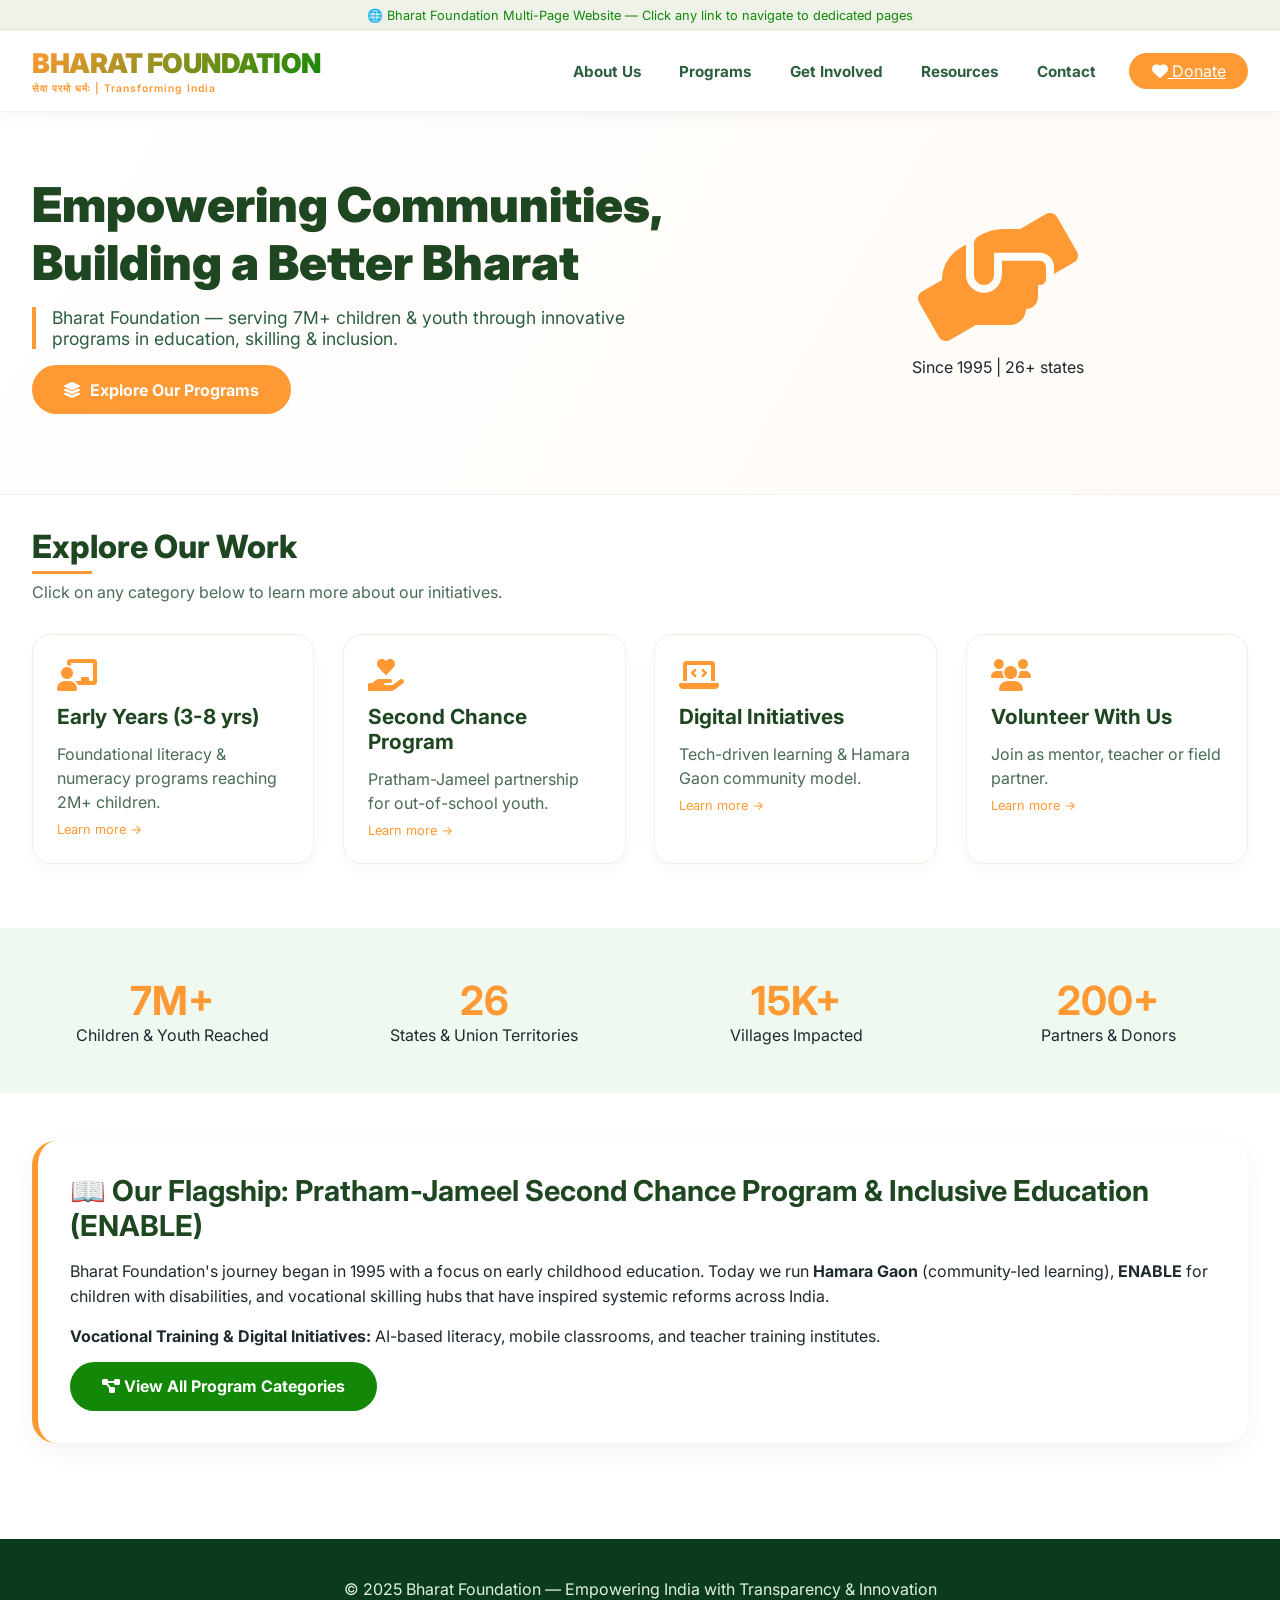
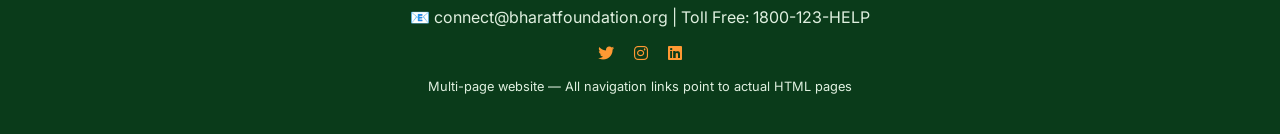
==== index.html @ 831fd3ba "Create index.html" ====
<!DOCTYPE html>
<html lang="en">
<head>
  <meta charset="UTF-8">
  <meta name="viewport" content="width=device-width, initial-scale=1.0, user-scalable=yes, viewport-fit=cover">
  <title>Bharat Foundation | Empowering India - Programs & Categories</title>
  <!-- Google Fonts + Font Awesome -->
  <link href="https://fonts.googleapis.com/css2?family=Inter:opsz,wght@14..32,300;14..32,400;14..32,500;14..32,600;14..32,700;14..32,800;14..32,900&display=swap" rel="stylesheet">
  <link rel="stylesheet" href="https://cdnjs.cloudflare.com/ajax/libs/font-awesome/6.0.0-beta3/css/all.min.css">
  <style>
    * {
      margin: 0;
      padding: 0;
      box-sizing: border-box;
    }

    body {
      font-family: 'Inter', sans-serif;
      background: #ffffff;
      color: #1e2a2f;
      scroll-behavior: smooth;
      overflow-x: hidden;
    }

    .container {
      max-width: 1280px;
      margin: 0 auto;
      padding: 0 2rem;
    }

    /* Header & Navigation - Mega Menu Style */
    header {
      background: #ffffff;
      position: sticky;
      top: 0;
      z-index: 1000;
      box-shadow: 0 2px 15px rgba(0, 0, 0, 0.05);
      border-bottom: 1px solid #eef2f0;
    }
    .navbar {
      display: flex;
      justify-content: space-between;
      align-items: center;
      padding: 1rem 0;
      flex-wrap: wrap;
    }
    .logo h1 {
      font-size: 1.7rem;
      font-weight: 900;
      background: linear-gradient(135deg, #FF9933, #138808);
      -webkit-background-clip: text;
      background-clip: text;
      color: transparent;
      letter-spacing: -0.5px;
    }
    .logo p {
      font-size: 0.65rem;
      font-weight: 600;
      color: #FF9933;
      letter-spacing: 1px;
      margin-top: 2px;
    }
    /* Main Navigation with Dropdown */
    .nav-links {
      display: flex;
      gap: 0.8rem;
      list-style: none;
      align-items: center;
    }
    .nav-item {
      position: relative;
    }
    .nav-item > a {
      text-decoration: none;
      font-weight: 700;
      color: #2c5e3f;
      transition: 0.2s;
      font-size: 0.95rem;
      padding: 0.5rem 0.8rem;
      display: inline-block;
      border-radius: 8px;
    }
    .nav-item > a:hover {
      color: #FF9933;
      background: #fff5eb;
    }
    /* Dropdown Mega Menu Styles */
    .dropdown-menu {
      position: absolute;
      top: 45px;
      left: 0;
      background: white;
      min-width: 260px;
      border-radius: 16px;
      box-shadow: 0 20px 35px rgba(0, 0, 0, 0.1);
      opacity: 0;
      visibility: hidden;
      transition: all 0.25s ease;
      z-index: 100;
      border: 1px solid #f0e6dc;
      padding: 0.8rem 0;
    }
    .nav-item:hover .dropdown-menu {
      opacity: 1;
      visibility: visible;
      transform: translateY(0);
    }
    .dropdown-menu a {
      display: block;
      padding: 0.7rem 1.5rem;
      text-decoration: none;
      color: #2c5e3f;
      font-weight: 500;
      font-size: 0.9rem;
      transition: 0.2s;
      border-left: 3px solid transparent;
    }
    .dropdown-menu a:hover {
      background: #fff8f0;
      color: #FF9933;
      border-left-color: #FF9933;
      padding-left: 1.8rem;
    }
    /* Mega menu for Programs (wide) - Responsive */
    .mega-menu {
      position: absolute;
      top: 45px;
      left: -80px;
      width: 680px;
      max-width: 90vw;
      background: white;
      border-radius: 20px;
      box-shadow: 0 25px 40px rgba(0, 0, 0, 0.12);
      opacity: 0;
      visibility: hidden;
      transition: 0.25s;
      padding: 1.5rem;
      display: grid;
      grid-template-columns: repeat(2, 1fr);
      gap: 1rem;
      border: 1px solid #f0e6dc;
      z-index: 1000;
    }
    .nav-item.mega:hover .mega-menu {
      opacity: 1;
      visibility: visible;
    }
    .mega-col h4 {
      font-size: 0.85rem;
      text-transform: uppercase;
      letter-spacing: 1px;
      color: #FF9933;
      margin-bottom: 0.8rem;
      border-bottom: 1px solid #ffe0b5;
      display: inline-block;
    }
    .mega-col a {
      display: block;
      padding: 0.5rem 0;
      font-size: 0.9rem;
      color: #2c5e3f;
      text-decoration: none;
      font-weight: 500;
      transition: 0.2s;
    }
    .mega-col a:hover {
      color: #FF9933;
      transform: translateX(4px);
    }
    .donate-btn-nav {
      background: #FF9933;
      color: white !important;
      padding: 0.5rem 1.4rem;
      border-radius: 40px;
      margin-left: 0.5rem;
    }
    .mobile-menu-btn {
      display: none;
      font-size: 1.8rem;
      cursor: pointer;
      color: #FF9933;
    }

    /* Hero Section - Responsive */
    .hero {
      background: linear-gradient(120deg, #ffffff 0%, #fffaf5 100%);
      padding: 4rem 0 5rem;
      border-bottom: 1px solid #f0f4f0;
    }
    .hero-grid {
      display: flex;
      align-items: center;
      gap: 3rem;
      flex-wrap: wrap;
    }
    .hero-text {
      flex: 1.2;
    }
    .hero-text h2 {
      font-size: clamp(1.8rem, 5vw, 3rem);
      font-weight: 900;
      color: #1e4620;
      line-height: 1.2;
    }
    .hero-text .tagline {
      font-size: clamp(0.95rem, 3vw, 1.1rem);
      color: #2c5e3f;
      margin: 1rem 0;
      border-left: 4px solid #FF9933;
      padding-left: 1rem;
    }
    .btn-primary {
      background: #FF9933;
      border: none;
      padding: 0.9rem 2rem;
      border-radius: 50px;
      font-weight: 700;
      color: white;
      cursor: pointer;
      display: inline-flex;
      align-items: center;
      gap: 10px;
      text-decoration: none;
      font-size: clamp(0.85rem, 3vw, 1rem);
    }
    .hero-image {
      flex: 0.9;
      text-align: center;
    }
    .hero-image i {
      font-size: clamp(5rem, 10vw, 8rem);
      color: #FF9933;
    }
    /* Categories showcase on homepage */
    .section-title {
      font-size: clamp(1.5rem, 4vw, 2rem);
      font-weight: 800;
      color: #1e4620;
      margin-bottom: 1rem;
      position: relative;
      display: inline-block;
    }
    .section-title:after {
      content: '';
      width: 60px;
      height: 3px;
      background: #FF9933;
      position: absolute;
      bottom: -8px;
      left: 0;
    }
    .category-grid-demo {
      display: grid;
      grid-template-columns: repeat(auto-fit, minmax(280px, 1fr));
      gap: 1.8rem;
      margin-top: 2rem;
    }
    .demo-cat-card {
      background: white;
      padding: 1.5rem;
      border-radius: 1.2rem;
      box-shadow: 0 6px 14px rgba(0,0,0,0.03);
      border: 1px solid #eef2e0;
      transition: all 0.3s ease;
      cursor: pointer;
      text-decoration: none;
      display: block;
      color: inherit;
    }
    .demo-cat-card:hover {
      transform: translateY(-5px);
      box-shadow: 0 15px 30px rgba(0,0,0,0.08);
      border-color: #FF9933;
    }
    .demo-cat-card i {
      font-size: 2rem;
      color: #FF9933;
    }
    .demo-cat-card h3 {
      margin: 0.8rem 0;
      color: #1e4620;
      font-size: clamp(1.1rem, 3vw, 1.3rem);
    }
    .demo-cat-card p {
      color: #4a6b55;
      line-height: 1.5;
    }
    footer {
      background: #0a3b1a;
      color: #e0f0e0;
      padding: 2.5rem 0;
      text-align: center;
      margin-top: 3rem;
    }
    /* Responsive Breakpoints */
    @media (max-width: 1024px) {
      .container {
        padding: 0 1.5rem;
      }
      .nav-links {
        gap: 0.4rem;
      }
      .nav-item > a {
        padding: 0.4rem 0.6rem;
        font-size: 0.85rem;
      }
      .mega-menu {
        left: -120px;
        width: 600px;
      }
    }
    @media (max-width: 900px) {
      .nav-links { 
        display: none; 
      }
      .mobile-menu-btn { 
        display: block; 
      }
      .mega-menu { 
        width: 90vw; 
        left: -120px;
        grid-template-columns: 1fr;
      }
      .hero-grid {
        flex-direction: column;
        text-align: center;
      }
      .hero-text .tagline {
        border-left: none;
        border-top: 3px solid #FF9933;
        padding-top: 0.8rem;
        display: inline-block;
      }
      .hero-buttons {
        justify-content: center;
      }
    }
    @media (max-width: 640px) {
      .container {
        padding: 0 1rem;
      }
      .hero {
        padding: 2.5rem 0 3rem;
      }
      .category-grid-demo {
        grid-template-columns: 1fr;
        gap: 1rem;
      }
      .stats-grid {
        flex-direction: column;
        gap: 1rem;
      }
      .impact-stats {
        flex-direction: column;
      }
    }
    /* mobile drawer - responsive */
    .mobile-drawer {
      position: fixed;
      top: 0;
      left: -100%;
      width: 85%;
      max-width: 320px;
      height: 100%;
      background: white;
      z-index: 2000;
      box-shadow: 2px 0 20px rgba(0,0,0,0.1);
      transition: left 0.3s ease;
      padding: 2rem 1.5rem;
      overflow-y: auto;
    }
    .mobile-drawer .close-drawer {
      text-align: right;
      font-size: 1.8rem;
      cursor: pointer;
      color: #FF9933;
    }
    .mobile-drawer .mobile-nav-item {
      margin: 1.2rem 0;
      border-bottom: 1px solid #eee;
    }
    .mobile-drawer .mobile-sub {
      padding-left: 1rem;
      margin-top: 0.5rem;
      display: flex;
      flex-direction: column;
      gap: 0.6rem;
    }
    .mobile-drawer a {
      text-decoration: none;
      color: #2c5e3f;
      font-weight: 500;
      display: block;
      padding: 0.3rem 0;
    }
    .overlay {
      position: fixed;
      top: 0;
      left: 0;
      width: 100%;
      height: 100%;
      background: rgba(0,0,0,0.4);
      z-index: 1999;
      display: none;
    }
    /* Stats section responsive */
    .stats-flex {
      display: flex;
      flex-wrap: wrap;
      gap: 2rem;
      justify-content: space-between;
      text-align: center;
    }
    .stats-flex > div {
      flex: 1;
      min-width: 120px;
    }
    @media (max-width: 640px) {
      .stats-flex {
        flex-direction: column;
        gap: 1.5rem;
      }
    }
    .impact-stats {
      display: flex;
      flex-wrap: wrap;
      gap: 1.5rem;
      justify-content: center;
    }
    .impact-item {
      flex: 1;
      min-width: 140px;
      background: rgba(255,255,255,0.9);
      padding: 1rem;
      border-radius: 1rem;
    }
    .btn-primary, .btn-outline {
      cursor: pointer;
    }
    .nav-info {
      background: #eef2e8;
      padding: 0.5rem;
      text-align: center;
      font-size: 0.8rem;
      color: #138808;
    }
  </style>
</head>
<body>

<div class="nav-info">
  🌐 Bharat Foundation Multi-Page Website — Click any link to navigate to dedicated pages
</div>

<header>
  <div class="container">
    <div class="navbar">
      <div class="logo">
        <h1>BHARAT FOUNDATION</h1>
        <p>सेवा परमो धर्मः | Transforming India</p>
      </div>
      <ul class="nav-links">
        <!-- ABOUT US with dropdown - ALL LINKS NAVIGATE TO ACTUAL PAGES -->
        <li class="nav-item">
          <a href="about.html">About Us</a>
          <div class="dropdown-menu">
            <a href="story.html">Our Story & History</a>
            <a href="vision.html">Mission & Vision</a>
            <a href="leadership.html">Leadership Team</a>
            <a href="financials.html">Financial Transparency</a>
            <a href="reports.html">Annual Reports</a>
            <a href="award.html">Awards & Recognition</a>
          </div>
        </li>
        <!-- PROGRAMS - MEGA MENU with actual page navigation -->
        <li class="nav-item mega">
          <a href="programs.html">Programs</a>
          <div class="mega-menu">
            <div class="mega-col">
              <h4>📚 Education Vertical</h4>
              <a href="early-years.html">Early Years (3-8 yrs)</a>
              <a href="elementary-years.html">Elementary Years (8-14 yrs)</a>
              <a href="hamara-gaon.html">Hamara Gaon (Community Learning)</a>
              <a href="inclusive-education.html">Inclusive Education (ENABLE)</a>
            </div>
            <div class="mega-col">
              <h4>🎓 Youth & Skilling</h4>
              <a href="second-chance.html">Pratham-Jameel Second Chance Program</a>
              <a href="vocational-training.html">Vocational Training & Livelihood</a>
              <a href="digital-initiatives.html">Digital Initiatives & EdTech</a>
              <a href="impact-reports.html">Reports & Impact Studies</a>
            </div>
          </div>
        </li>
        <!-- GET INVOLVED dropdown with actual pages -->
        <li class="nav-item">
          <a href="get-involved.html">Get Involved</a>
          <div class="dropdown-menu">
            <a href="volunteer.html">Volunteer With Us</a>
            <a href="donor.html">Become a Donor</a>
            <a href="corporate-partnerships.html">Corporate Partnerships</a>
            <a href="internships.html">Internships & Fellowships</a>
            <a href="champion.html">Champion for Children</a>
          </div>
        </li>
        <!-- RESOURCES with actual pages -->
        <li class="nav-item">
          <a href="resources.html">Resources</a>
          <div class="dropdown-menu">
            <a href="research.html">Research & Policy Briefs</a>
            <a href="education-report.html">Annual Education Report</a>
            <a href="toolkits.html">Toolkits for Educators</a>
            <a href="case-studies.html">Case Studies</a>
            <a href="press-kit.html">Media & Press Kit</a>
          </div>
        </li>
        <!-- CONTACT with actual pages -->
        <li class="nav-item">
          <a href="contact.html">Contact</a>
          <div class="dropdown-menu">
            <a href="offices.html">Reach Our Offices</a>
            <a href="helpline.html">Partner Helpline</a>
            <a href="media-queries.html">Media Queries</a>
            <a href="feedback.html">Feedback & Grievance</a>
          </div>
        </li>
        <li><a href="donate.html" class="donate-btn-nav"><i class="fas fa-heart"></i> Donate</a></li>
      </ul>
      <div class="mobile-menu-btn" id="mobileMenuBtn">
        <i class="fas fa-bars"></i>
      </div>
    </div>
  </div>
</header>

<!-- Mobile Drawer with categories - ALL LINKS NAVIGATE TO ACTUAL PAGES -->
<div class="overlay" id="overlay"></div>
<div class="mobile-drawer" id="mobileDrawer">
  <div class="close-drawer" id="closeDrawerBtn">&times;</div>
  <div class="mobile-nav-item"><a href="index.html">🏠 Home</a></div>
  <div class="mobile-nav-item">
    <a href="about.html">📖 About Us</a>
    <div class="mobile-sub">
      <a href="story.html">Our Story</a>
      <a href="vision.html">Mission & Vision</a>
      <a href="leadership.html">Leadership</a>
      <a href="reports.html">Reports</a>
      <a href="award.html">Awards</a>
    </div>
  </div>
  <div class="mobile-nav-item">
    <a href="programs.html">📚 Programs</a>
    <div class="mobile-sub">
      <a href="early-years.html">Early Years</a>
      <a href="elementary-years.html">Elementary Years</a>
      <a href="hamara-gaon.html">Hamara Gaon</a>
      <a href="inclusive-education.html">Inclusive Education (ENABLE)</a>
      <a href="second-chance.html">Second Chance Program</a>
      <a href="vocational-training.html">Vocational Training</a>
      <a href="digital-initiatives.html">Digital Initiatives</a>
    </div>
  </div>
  <div class="mobile-nav-item">
    <a href="get-involved.html">🤝 Get Involved</a>
    <div class="mobile-sub">
      <a href="volunteer.html">Volunteer</a>
      <a href="donor.html">Donate</a>
      <a href="corporate-partnerships.html">Corporate</a>
      <a href="internships.html">Internships</a>
    </div>
  </div>
  <div class="mobile-nav-item">
    <a href="resources.html">📄 Resources</a>
    <div class="mobile-sub">
      <a href="research.html">Research</a>
      <a href="education-report.html">Reports</a>
      <a href="toolkits.html">Toolkits</a>
      <a href="press-kit.html">Media</a>
    </div>
  </div>
  <div class="mobile-nav-item">
    <a href="contact.html">📞 Contact</a>
    <div class="mobile-sub">
      <a href="offices.html">Offices</a>
      <a href="helpline.html">Helpline</a>
      <a href="feedback.html">Feedback</a>
    </div>
  </div>
  <a href="donate.html" style="background:#FF9933; color:white; text-align:center; border-radius:40px; padding:12px; margin-top:20px; display:block;">❤️ Donate Now</a>
</div>

<main>
  <!-- Hero Section -->
  <section class="hero">
    <div class="container hero-grid">
      <div class="hero-text">
        <h2>Empowering Communities,<br>Building a Better Bharat</h2>
        <div class="tagline">Bharat Foundation — serving 7M+ children & youth through innovative programs in education, skilling & inclusion.</div>
        <a href="programs.html" class="btn-primary" id="exploreProgramsBtn"><i class="fas fa-layer-group"></i> Explore Our Programs</a>
      </div>
      <div class="hero-image">
        <i class="fas fa-hands-helping"></i>
        <p style="margin-top: 1rem;">Since 1995 | 26+ states</p>
      </div>
    </div>
  </section>

  <!-- DYNAMIC CATEGORIES SHOWCASE with actual page navigation -->
  <section id="categoriesDisplaySection" style="padding: 2rem 0 4rem;">
    <div class="container">
      <h2 class="section-title" id="dynamicSectionTitle">Explore Our Work</h2>
      <p id="dynamicSubtext" style="margin-bottom: 1.5rem; color: #4a6b55;">Click on any category below to learn more about our initiatives.</p>
      <div id="categoriesContainer" class="category-grid-demo">
        <!-- Default categories that link to actual pages -->
        <a href="early-years.html" class="demo-cat-card">
          <i class="fas fa-chalkboard-user"></i>
          <h3>Early Years (3-8 yrs)</h3>
          <p>Foundational literacy & numeracy programs reaching 2M+ children.</p>
          <span style="color:#FF9933; font-size:0.8rem; margin-top:8px; display:inline-block;">Learn more →</span>
        </a>
        <a href="second-chance.html" class="demo-cat-card">
          <i class="fas fa-hand-holding-heart"></i>
          <h3>Second Chance Program</h3>
          <p>Pratham-Jameel partnership for out-of-school youth.</p>
          <span style="color:#FF9933; font-size:0.8rem; margin-top:8px; display:inline-block;">Learn more →</span>
        </a>
        <a href="digital-initiatives.html" class="demo-cat-card">
          <i class="fas fa-laptop-code"></i>
          <h3>Digital Initiatives</h3>
          <p>Tech-driven learning & Hamara Gaon community model.</p>
          <span style="color:#FF9933; font-size:0.8rem; margin-top:8px; display:inline-block;">Learn more →</span>
        </a>
        <a href="volunteer.html" class="demo-cat-card">
          <i class="fas fa-users"></i>
          <h3>Volunteer With Us</h3>
          <p>Join as mentor, teacher or field partner.</p>
          <span style="color:#FF9933; font-size:0.8rem; margin-top:8px; display:inline-block;">Learn more →</span>
        </a>
      </div>
    </div>
  </section>

  <!-- Stats / Impact preview - Responsive -->
  <section style="background: #f0f9f0; padding: 3rem 0;">
    <div class="container">
      <div class="stats-flex">
        <div><h2 style="color:#FF9933; font-size:clamp(1.8rem, 5vw, 2.5rem);">7M+</h2><p>Children & Youth Reached</p></div>
        <div><h2 style="color:#FF9933; font-size:clamp(1.8rem, 5vw, 2.5rem);">26</h2><p>States & Union Territories</p></div>
        <div><h2 style="color:#FF9933; font-size:clamp(1.8rem, 5vw, 2.5rem);">15K+</h2><p>Villages Impacted</p></div>
        <div><h2 style="color:#FF9933; font-size:clamp(1.8rem, 5vw, 2.5rem);">200+</h2><p>Partners & Donors</p></div>
      </div>
    </div>
  </section>

  <!-- Education Program Highlight -->
  <section style="padding: 3rem 0;">
    <div class="container">
      <div style="background: white; border-radius: 24px; padding: clamp(1.5rem, 4vw, 2rem); box-shadow: 0 8px 24px rgba(0,0,0,0.05); border-left: 6px solid #FF9933;">
        <h3 style="color:#1e4620; font-size: clamp(1.3rem, 4vw, 1.8rem);">📖 Our Flagship: Pratham-Jameel Second Chance Program & Inclusive Education (ENABLE)</h3>
        <p style="margin: 1rem 0; line-height: 1.6;">Bharat Foundation's journey began in 1995 with a focus on early childhood education. Today we run <strong>Hamara Gaon</strong> (community-led learning), <strong>ENABLE</strong> for children with disabilities, and vocational skilling hubs that have inspired systemic reforms across India.</p>
        <p><strong>Vocational Training & Digital Initiatives:</strong> AI-based literacy, mobile classrooms, and teacher training institutes.</p>
        <a href="programs.html" class="btn-primary" style="margin-top: 1rem; background:#138808; display: inline-block;"><i class="fas fa-diagram-project"></i> View All Program Categories</a>
      </div>
    </div>
  </section>
</main>

<footer>
  <div class="container">
    <p>© 2025 Bharat Foundation — Empowering India with Transparency & Innovation</p>
    <p style="margin-top: 0.5rem;">📧 connect@bharatfoundation.org | Toll Free: 1800-123-HELP</p>
    <div style="margin-top: 1rem;">
      <a href="#" style="color:#FF9933; margin:0 8px; display: inline-block;"><i class="fab fa-twitter"></i></a>
      <a href="#" style="color:#FF9933; margin:0 8px; display: inline-block;"><i class="fab fa-instagram"></i></a>
      <a href="#" style="color:#FF9933; margin:0 8px; display: inline-block;"><i class="fab fa-linkedin"></i></a>
    </div>
    <p style="margin-top: 1rem; font-size:0.8rem;">Multi-page website — All navigation links point to actual HTML pages</p>
  </div>
</footer>

<script>
  // Mobile drawer functionality with proper closing
  const mobileBtn = document.getElementById('mobileMenuBtn');
  const drawer = document.getElementById('mobileDrawer');
  const overlayDiv = document.getElementById('overlay');
  const closeBtn = document.getElementById('closeDrawerBtn');
  
  function closeMobileDrawer() {
    if (overlayDiv) overlayDiv.style.display = 'none';
    if (drawer) drawer.style.left = '-100%';
    document.body.style.overflow = '';
  }
  
  function openMobileDrawer() {
    if (drawer) drawer.style.left = '0';
    if (overlayDiv) overlayDiv.style.display = 'block';
    document.body.style.overflow = 'hidden';
  }
  
  if (mobileBtn) mobileBtn.addEventListener('click', openMobileDrawer);
  if (closeBtn) closeBtn.addEventListener('click', closeMobileDrawer);
  if (overlayDiv) overlayDiv.addEventListener('click', closeMobileDrawer);
  
  // Auto-close drawer when any link is clicked (for smooth navigation)
  const allMobileLinks = document.querySelectorAll('.mobile-drawer a');
  allMobileLinks.forEach(link => {
    link.addEventListener('click', () => {
      setTimeout(closeMobileDrawer, 100);
    });
  });
  
  // For any dropdown links that still need to navigate - ensure they work
  // No preventDefault on main nav links - they will navigate normally
  // But ensure that mega menu and dropdown links also navigate
  console.log("Navigation ready — All categories now navigate to actual pages. Responsive layout active for all devices.");
  
  // Handle any potential hash links
  if (window.location.hash) {
    const element = document.querySelector(window.location.hash);
    if (element) element.scrollIntoView({ behavior: 'smooth' });
  }
  
  // Make all demo category cards navigate (they already have href)
  // Add touch-friendly improvements for mobile
  const allCards = document.querySelectorAll('.demo-cat-card');
  allCards.forEach(card => {
    card.addEventListener('touchstart', function() {
      // Just for better touch feedback
      this.style.transform = 'scale(0.98)';
    });
    card.addEventListener('touchend', function() {
      this.style.transform = '';
    });
  });
  
  // Responsive adjustment for mega menu on small screens
  function adjustMegaMenuPosition() {
    const megaMenus = document.querySelectorAll('.mega-menu');
    if (window.innerWidth <= 900) {
      megaMenus.forEach(menu => {
        menu.style.left = '-20px';
        menu.style.width = 'calc(100vw - 40px)';
      });
    } else {
      megaMenus.forEach(menu => {
        menu.style.left = '-80px';
        menu.style.width = '680px';
      });
    }
  }
  
  window.addEventListener('resize', adjustMegaMenuPosition);
  adjustMegaMenuPosition();
</script>
</body>
</html>
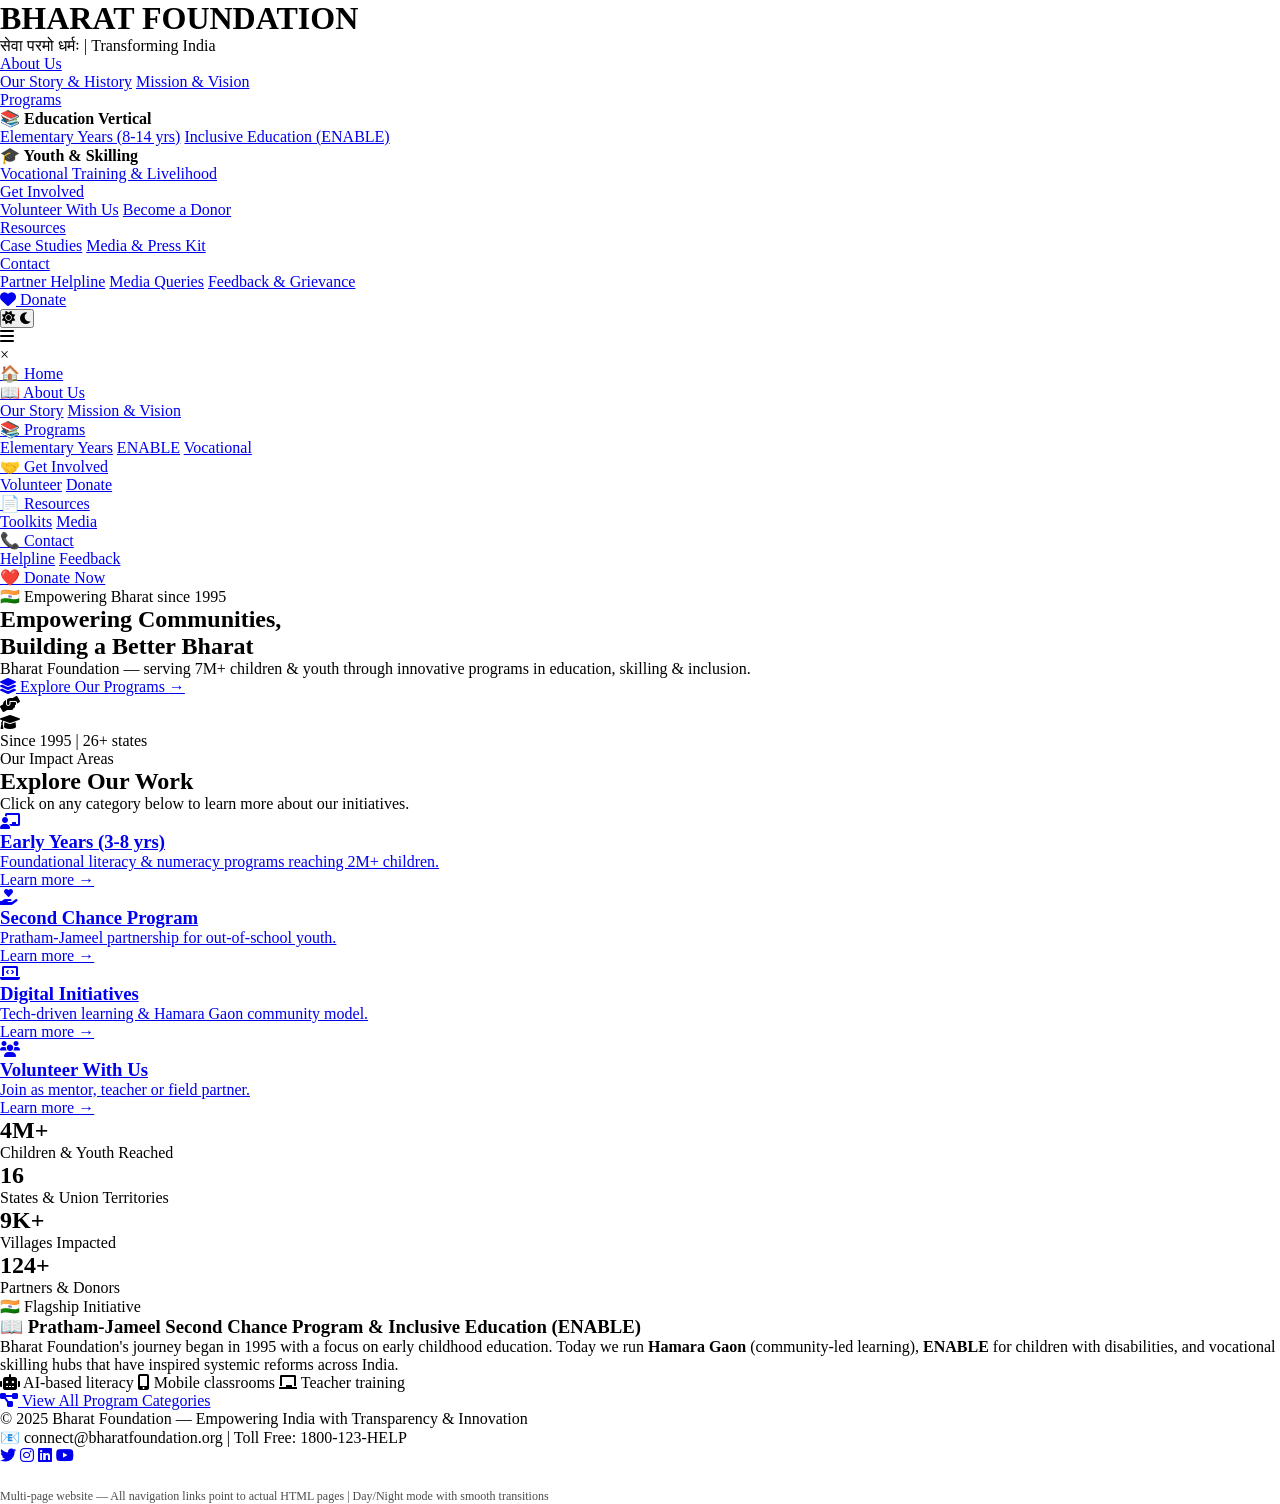
==== commit 96b8dc35: "Update index.html" ====
--- a/index.html
+++ b/index.html
@@ -3,454 +3,19 @@
 <head>
   <meta charset="UTF-8">
   <meta name="viewport" content="width=device-width, initial-scale=1.0, user-scalable=yes, viewport-fit=cover">
-  <title>Bharat Foundation | Empowering India - Programs & Categories</title>
+  <title>Bharat Foundation | Empowering India — Programs & Impact</title>
   <!-- Google Fonts + Font Awesome -->
   <link href="https://fonts.googleapis.com/css2?family=Inter:opsz,wght@14..32,300;14..32,400;14..32,500;14..32,600;14..32,700;14..32,800;14..32,900&display=swap" rel="stylesheet">
   <link rel="stylesheet" href="https://cdnjs.cloudflare.com/ajax/libs/font-awesome/6.0.0-beta3/css/all.min.css">
+  <link rel="stylesheet" href="style.css">
   <style>
-    * {
-      margin: 0;
-      padding: 0;
-      box-sizing: border-box;
-    }
-
-    body {
-      font-family: 'Inter', sans-serif;
-      background: #ffffff;
-      color: #1e2a2f;
-      scroll-behavior: smooth;
-      overflow-x: hidden;
-    }
-
-    .container {
-      max-width: 1280px;
-      margin: 0 auto;
-      padding: 0 2rem;
-    }
-
-    /* Header & Navigation - Mega Menu Style */
-    header {
-      background: #ffffff;
-      position: sticky;
-      top: 0;
-      z-index: 1000;
-      box-shadow: 0 2px 15px rgba(0, 0, 0, 0.05);
-      border-bottom: 1px solid #eef2f0;
-    }
-    .navbar {
-      display: flex;
-      justify-content: space-between;
-      align-items: center;
-      padding: 1rem 0;
-      flex-wrap: wrap;
-    }
-    .logo h1 {
-      font-size: 1.7rem;
-      font-weight: 900;
-      background: linear-gradient(135deg, #FF9933, #138808);
-      -webkit-background-clip: text;
-      background-clip: text;
-      color: transparent;
-      letter-spacing: -0.5px;
-    }
-    .logo p {
-      font-size: 0.65rem;
-      font-weight: 600;
-      color: #FF9933;
-      letter-spacing: 1px;
-      margin-top: 2px;
-    }
-    /* Main Navigation with Dropdown */
-    .nav-links {
-      display: flex;
-      gap: 0.8rem;
-      list-style: none;
-      align-items: center;
-    }
-    .nav-item {
-      position: relative;
-    }
-    .nav-item > a {
-      text-decoration: none;
-      font-weight: 700;
-      color: #2c5e3f;
-      transition: 0.2s;
-      font-size: 0.95rem;
-      padding: 0.5rem 0.8rem;
-      display: inline-block;
-      border-radius: 8px;
-    }
-    .nav-item > a:hover {
-      color: #FF9933;
-      background: #fff5eb;
-    }
-    /* Dropdown Mega Menu Styles */
-    .dropdown-menu {
-      position: absolute;
-      top: 45px;
-      left: 0;
-      background: white;
-      min-width: 260px;
-      border-radius: 16px;
-      box-shadow: 0 20px 35px rgba(0, 0, 0, 0.1);
-      opacity: 0;
-      visibility: hidden;
-      transition: all 0.25s ease;
-      z-index: 100;
-      border: 1px solid #f0e6dc;
-      padding: 0.8rem 0;
-    }
-    .nav-item:hover .dropdown-menu {
-      opacity: 1;
-      visibility: visible;
-      transform: translateY(0);
-    }
-    .dropdown-menu a {
-      display: block;
-      padding: 0.7rem 1.5rem;
-      text-decoration: none;
-      color: #2c5e3f;
-      font-weight: 500;
-      font-size: 0.9rem;
-      transition: 0.2s;
-      border-left: 3px solid transparent;
-    }
-    .dropdown-menu a:hover {
-      background: #fff8f0;
-      color: #FF9933;
-      border-left-color: #FF9933;
-      padding-left: 1.8rem;
-    }
-    /* Mega menu for Programs (wide) - Responsive */
-    .mega-menu {
-      position: absolute;
-      top: 45px;
-      left: -80px;
-      width: 680px;
-      max-width: 90vw;
-      background: white;
-      border-radius: 20px;
-      box-shadow: 0 25px 40px rgba(0, 0, 0, 0.12);
-      opacity: 0;
-      visibility: hidden;
-      transition: 0.25s;
-      padding: 1.5rem;
-      display: grid;
-      grid-template-columns: repeat(2, 1fr);
-      gap: 1rem;
-      border: 1px solid #f0e6dc;
-      z-index: 1000;
-    }
-    .nav-item.mega:hover .mega-menu {
-      opacity: 1;
-      visibility: visible;
-    }
-    .mega-col h4 {
-      font-size: 0.85rem;
-      text-transform: uppercase;
-      letter-spacing: 1px;
-      color: #FF9933;
-      margin-bottom: 0.8rem;
-      border-bottom: 1px solid #ffe0b5;
-      display: inline-block;
-    }
-    .mega-col a {
-      display: block;
-      padding: 0.5rem 0;
-      font-size: 0.9rem;
-      color: #2c5e3f;
-      text-decoration: none;
-      font-weight: 500;
-      transition: 0.2s;
-    }
-    .mega-col a:hover {
-      color: #FF9933;
-      transform: translateX(4px);
-    }
-    .donate-btn-nav {
-      background: #FF9933;
-      color: white !important;
-      padding: 0.5rem 1.4rem;
-      border-radius: 40px;
-      margin-left: 0.5rem;
-    }
-    .mobile-menu-btn {
-      display: none;
-      font-size: 1.8rem;
-      cursor: pointer;
-      color: #FF9933;
-    }
-
-    /* Hero Section - Responsive */
-    .hero {
-      background: linear-gradient(120deg, #ffffff 0%, #fffaf5 100%);
-      padding: 4rem 0 5rem;
-      border-bottom: 1px solid #f0f4f0;
-    }
-    .hero-grid {
-      display: flex;
-      align-items: center;
-      gap: 3rem;
-      flex-wrap: wrap;
-    }
-    .hero-text {
-      flex: 1.2;
-    }
-    .hero-text h2 {
-      font-size: clamp(1.8rem, 5vw, 3rem);
-      font-weight: 900;
-      color: #1e4620;
-      line-height: 1.2;
-    }
-    .hero-text .tagline {
-      font-size: clamp(0.95rem, 3vw, 1.1rem);
-      color: #2c5e3f;
-      margin: 1rem 0;
-      border-left: 4px solid #FF9933;
-      padding-left: 1rem;
-    }
-    .btn-primary {
-      background: #FF9933;
-      border: none;
-      padding: 0.9rem 2rem;
-      border-radius: 50px;
-      font-weight: 700;
-      color: white;
-      cursor: pointer;
-      display: inline-flex;
-      align-items: center;
-      gap: 10px;
-      text-decoration: none;
-      font-size: clamp(0.85rem, 3vw, 1rem);
-    }
-    .hero-image {
-      flex: 0.9;
-      text-align: center;
-    }
-    .hero-image i {
-      font-size: clamp(5rem, 10vw, 8rem);
-      color: #FF9933;
-    }
-    /* Categories showcase on homepage */
-    .section-title {
-      font-size: clamp(1.5rem, 4vw, 2rem);
-      font-weight: 800;
-      color: #1e4620;
-      margin-bottom: 1rem;
-      position: relative;
-      display: inline-block;
-    }
-    .section-title:after {
-      content: '';
-      width: 60px;
-      height: 3px;
-      background: #FF9933;
-      position: absolute;
-      bottom: -8px;
-      left: 0;
-    }
-    .category-grid-demo {
-      display: grid;
-      grid-template-columns: repeat(auto-fit, minmax(280px, 1fr));
-      gap: 1.8rem;
-      margin-top: 2rem;
-    }
-    .demo-cat-card {
-      background: white;
-      padding: 1.5rem;
-      border-radius: 1.2rem;
-      box-shadow: 0 6px 14px rgba(0,0,0,0.03);
-      border: 1px solid #eef2e0;
-      transition: all 0.3s ease;
-      cursor: pointer;
-      text-decoration: none;
-      display: block;
-      color: inherit;
-    }
-    .demo-cat-card:hover {
-      transform: translateY(-5px);
-      box-shadow: 0 15px 30px rgba(0,0,0,0.08);
-      border-color: #FF9933;
-    }
-    .demo-cat-card i {
-      font-size: 2rem;
-      color: #FF9933;
-    }
-    .demo-cat-card h3 {
-      margin: 0.8rem 0;
-      color: #1e4620;
-      font-size: clamp(1.1rem, 3vw, 1.3rem);
-    }
-    .demo-cat-card p {
-      color: #4a6b55;
-      line-height: 1.5;
-    }
-    footer {
-      background: #0a3b1a;
-      color: #e0f0e0;
-      padding: 2.5rem 0;
-      text-align: center;
-      margin-top: 3rem;
-    }
-    /* Responsive Breakpoints */
-    @media (max-width: 1024px) {
-      .container {
-        padding: 0 1.5rem;
-      }
-      .nav-links {
-        gap: 0.4rem;
-      }
-      .nav-item > a {
-        padding: 0.4rem 0.6rem;
-        font-size: 0.85rem;
-      }
-      .mega-menu {
-        left: -120px;
-        width: 600px;
-      }
-    }
-    @media (max-width: 900px) {
-      .nav-links { 
-        display: none; 
-      }
-      .mobile-menu-btn { 
-        display: block; 
-      }
-      .mega-menu { 
-        width: 90vw; 
-        left: -120px;
-        grid-template-columns: 1fr;
-      }
-      .hero-grid {
-        flex-direction: column;
-        text-align: center;
-      }
-      .hero-text .tagline {
-        border-left: none;
-        border-top: 3px solid #FF9933;
-        padding-top: 0.8rem;
-        display: inline-block;
-      }
-      .hero-buttons {
-        justify-content: center;
-      }
-    }
-    @media (max-width: 640px) {
-      .container {
-        padding: 0 1rem;
-      }
-      .hero {
-        padding: 2.5rem 0 3rem;
-      }
-      .category-grid-demo {
-        grid-template-columns: 1fr;
-        gap: 1rem;
-      }
-      .stats-grid {
-        flex-direction: column;
-        gap: 1rem;
-      }
-      .impact-stats {
-        flex-direction: column;
-      }
-    }
-    /* mobile drawer - responsive */
-    .mobile-drawer {
-      position: fixed;
-      top: 0;
-      left: -100%;
-      width: 85%;
-      max-width: 320px;
-      height: 100%;
-      background: white;
-      z-index: 2000;
-      box-shadow: 2px 0 20px rgba(0,0,0,0.1);
-      transition: left 0.3s ease;
-      padding: 2rem 1.5rem;
-      overflow-y: auto;
-    }
-    .mobile-drawer .close-drawer {
-      text-align: right;
-      font-size: 1.8rem;
-      cursor: pointer;
-      color: #FF9933;
-    }
-    .mobile-drawer .mobile-nav-item {
-      margin: 1.2rem 0;
-      border-bottom: 1px solid #eee;
-    }
-    .mobile-drawer .mobile-sub {
-      padding-left: 1rem;
-      margin-top: 0.5rem;
-      display: flex;
-      flex-direction: column;
-      gap: 0.6rem;
-    }
-    .mobile-drawer a {
-      text-decoration: none;
-      color: #2c5e3f;
-      font-weight: 500;
-      display: block;
-      padding: 0.3rem 0;
-    }
-    .overlay {
-      position: fixed;
-      top: 0;
-      left: 0;
-      width: 100%;
-      height: 100%;
-      background: rgba(0,0,0,0.4);
-      z-index: 1999;
-      display: none;
-    }
-    /* Stats section responsive */
-    .stats-flex {
-      display: flex;
-      flex-wrap: wrap;
-      gap: 2rem;
-      justify-content: space-between;
-      text-align: center;
-    }
-    .stats-flex > div {
-      flex: 1;
-      min-width: 120px;
-    }
-    @media (max-width: 640px) {
-      .stats-flex {
-        flex-direction: column;
-        gap: 1.5rem;
-      }
-    }
-    .impact-stats {
-      display: flex;
-      flex-wrap: wrap;
-      gap: 1.5rem;
-      justify-content: center;
-    }
-    .impact-item {
-      flex: 1;
-      min-width: 140px;
-      background: rgba(255,255,255,0.9);
-      padding: 1rem;
-      border-radius: 1rem;
-    }
-    .btn-primary, .btn-outline {
-      cursor: pointer;
-    }
-    .nav-info {
-      background: #eef2e8;
-      padding: 0.5rem;
-      text-align: center;
-      font-size: 0.8rem;
-      color: #138808;
-    }
+    /* critical inline fallbacks for smooth loading */
+    * { margin: 0; padding: 0; box-sizing: border-box; }
+    body { opacity: 1; transition: opacity 0.2s; }
+    .preload-transition { transition: none !important; }
   </style>
 </head>
 <body>
-
-<div class="nav-info">
-  🌐 Bharat Foundation Multi-Page Website — Click any link to navigate to dedicated pages
-</div>
 
 <header>
   <div class="container">
@@ -460,65 +25,44 @@
         <p>सेवा परमो धर्मः | Transforming India</p>
       </div>
       <ul class="nav-links">
-        <!-- ABOUT US with dropdown - ALL LINKS NAVIGATE TO ACTUAL PAGES -->
         <li class="nav-item">
-          <a href="about.html">About Us</a>
+          <a href="index.html">About Us</a>
           <div class="dropdown-menu">
             <a href="story.html">Our Story & History</a>
             <a href="vision.html">Mission & Vision</a>
-            <a href="leadership.html">Leadership Team</a>
-            <a href="financials.html">Financial Transparency</a>
-            <a href="reports.html">Annual Reports</a>
-            <a href="award.html">Awards & Recognition</a>
-          </div>
-        </li>
-        <!-- PROGRAMS - MEGA MENU with actual page navigation -->
+          </div>
+        </li>
         <li class="nav-item mega">
-          <a href="programs.html">Programs</a>
+          <a href="index.html">Programs</a>
           <div class="mega-menu">
             <div class="mega-col">
               <h4>📚 Education Vertical</h4>
-              <a href="early-years.html">Early Years (3-8 yrs)</a>
               <a href="elementary-years.html">Elementary Years (8-14 yrs)</a>
-              <a href="hamara-gaon.html">Hamara Gaon (Community Learning)</a>
               <a href="inclusive-education.html">Inclusive Education (ENABLE)</a>
             </div>
             <div class="mega-col">
               <h4>🎓 Youth & Skilling</h4>
-              <a href="second-chance.html">Pratham-Jameel Second Chance Program</a>
               <a href="vocational-training.html">Vocational Training & Livelihood</a>
-              <a href="digital-initiatives.html">Digital Initiatives & EdTech</a>
-              <a href="impact-reports.html">Reports & Impact Studies</a>
             </div>
           </div>
         </li>
-        <!-- GET INVOLVED dropdown with actual pages -->
         <li class="nav-item">
-          <a href="get-involved.html">Get Involved</a>
+          <a href="index.html">Get Involved</a>
           <div class="dropdown-menu">
             <a href="volunteer.html">Volunteer With Us</a>
             <a href="donor.html">Become a Donor</a>
-            <a href="corporate-partnerships.html">Corporate Partnerships</a>
-            <a href="internships.html">Internships & Fellowships</a>
-            <a href="champion.html">Champion for Children</a>
-          </div>
-        </li>
-        <!-- RESOURCES with actual pages -->
+          </div>
+        </li>
         <li class="nav-item">
-          <a href="resources.html">Resources</a>
+          <a href="index.html">Resources</a>
           <div class="dropdown-menu">
-            <a href="research.html">Research & Policy Briefs</a>
-            <a href="education-report.html">Annual Education Report</a>
-            <a href="toolkits.html">Toolkits for Educators</a>
             <a href="case-studies.html">Case Studies</a>
             <a href="press-kit.html">Media & Press Kit</a>
           </div>
         </li>
-        <!-- CONTACT with actual pages -->
         <li class="nav-item">
-          <a href="contact.html">Contact</a>
+          <a href="index.html">Contact</a>
           <div class="dropdown-menu">
-            <a href="offices.html">Reach Our Offices</a>
             <a href="helpline.html">Partner Helpline</a>
             <a href="media-queries.html">Media Queries</a>
             <a href="feedback.html">Feedback & Grievance</a>
@@ -526,6 +70,12 @@
         </li>
         <li><a href="donate.html" class="donate-btn-nav"><i class="fas fa-heart"></i> Donate</a></li>
       </ul>
+      <div class="theme-toggle-wrapper">
+        <button id="darkModeToggle" class="theme-switch" aria-label="Day/Night mode">
+          <i class="fas fa-sun"></i>
+          <i class="fas fa-moon"></i>
+        </button>
+      </div>
       <div class="mobile-menu-btn" id="mobileMenuBtn">
         <i class="fas fa-bars"></i>
       </div>
@@ -533,7 +83,6 @@
   </div>
 </header>
 
-<!-- Mobile Drawer with categories - ALL LINKS NAVIGATE TO ACTUAL PAGES -->
 <div class="overlay" id="overlay"></div>
 <div class="mobile-drawer" id="mobileDrawer">
   <div class="close-drawer" id="closeDrawerBtn">&times;</div>
@@ -543,123 +92,125 @@
     <div class="mobile-sub">
       <a href="story.html">Our Story</a>
       <a href="vision.html">Mission & Vision</a>
-      <a href="leadership.html">Leadership</a>
-      <a href="reports.html">Reports</a>
-      <a href="award.html">Awards</a>
-    </div>
-  </div>
-  <div class="mobile-nav-item">
-    <a href="programs.html">📚 Programs</a>
-    <div class="mobile-sub">
-      <a href="early-years.html">Early Years</a>
+    </div>
+  </div>
+  <div class="mobile-nav-item">
+    <a href="index.html">📚 Programs</a>
+    <div class="mobile-sub">
       <a href="elementary-years.html">Elementary Years</a>
-      <a href="hamara-gaon.html">Hamara Gaon</a>
-      <a href="inclusive-education.html">Inclusive Education (ENABLE)</a>
-      <a href="second-chance.html">Second Chance Program</a>
-      <a href="vocational-training.html">Vocational Training</a>
-      <a href="digital-initiatives.html">Digital Initiatives</a>
-    </div>
-  </div>
-  <div class="mobile-nav-item">
-    <a href="get-involved.html">🤝 Get Involved</a>
+      <a href="inclusive-education.html">ENABLE</a>
+      <a href="vocational-training.html">Vocational</a>
+    </div>
+  </div>
+  <div class="mobile-nav-item">
+    <a href="index.html">🤝 Get Involved</a>
     <div class="mobile-sub">
       <a href="volunteer.html">Volunteer</a>
       <a href="donor.html">Donate</a>
-      <a href="corporate-partnerships.html">Corporate</a>
-      <a href="internships.html">Internships</a>
-    </div>
-  </div>
-  <div class="mobile-nav-item">
-    <a href="resources.html">📄 Resources</a>
-    <div class="mobile-sub">
-      <a href="research.html">Research</a>
-      <a href="education-report.html">Reports</a>
+    </div>
+  </div>
+  <div class="mobile-nav-item">
+    <a href="index.html">📄 Resources</a>
+    <div class="mobile-sub">
       <a href="toolkits.html">Toolkits</a>
       <a href="press-kit.html">Media</a>
     </div>
   </div>
   <div class="mobile-nav-item">
-    <a href="contact.html">📞 Contact</a>
-    <div class="mobile-sub">
-      <a href="offices.html">Offices</a>
+    <a href="index.html">📞 Contact</a>
+    <div class="mobile-sub">
       <a href="helpline.html">Helpline</a>
       <a href="feedback.html">Feedback</a>
     </div>
   </div>
-  <a href="donate.html" style="background:#FF9933; color:white; text-align:center; border-radius:40px; padding:12px; margin-top:20px; display:block;">❤️ Donate Now</a>
+  <a href="donate.html" class="mobile-donate-btn">❤️ Donate Now</a>
 </div>
 
 <main>
-  <!-- Hero Section -->
+  <!-- Hero Section with floating elements and parallax style animation -->
   <section class="hero">
+    <div class="hero-bg-shape"></div>
     <div class="container hero-grid">
-      <div class="hero-text">
-        <h2>Empowering Communities,<br>Building a Better Bharat</h2>
+      <div class="hero-text" data-aos="fade-up">
+        <div class="hero-badge">🇮🇳 Empowering Bharat since 1995</div>
+        <h2>Empowering Communities,<br>Building a <span class="gradient-text">Better Bharat</span></h2>
         <div class="tagline">Bharat Foundation — serving 7M+ children & youth through innovative programs in education, skilling & inclusion.</div>
-        <a href="programs.html" class="btn-primary" id="exploreProgramsBtn"><i class="fas fa-layer-group"></i> Explore Our Programs</a>
+        <a href="programs.html" class="btn-primary" id="exploreProgramsBtn"><i class="fas fa-layer-group"></i> Explore Our Programs <span class="btn-arrow">→</span></a>
       </div>
       <div class="hero-image">
-        <i class="fas fa-hands-helping"></i>
-        <p style="margin-top: 1rem;">Since 1995 | 26+ states</p>
+        <div class="floating-icon"><i class="fas fa-hands-helping"></i></div>
+        <div class="floating-icon second"><i class="fas fa-graduation-cap"></i></div>
+        <div class="stat-badge">Since 1995 | 26+ states</div>
       </div>
     </div>
   </section>
 
-  <!-- DYNAMIC CATEGORIES SHOWCASE with actual page navigation -->
-  <section id="categoriesDisplaySection" style="padding: 2rem 0 4rem;">
+  <!-- Dynamic Categories Showcase - Animated cards with hover magnetism -->
+  <section id="categoriesDisplaySection" class="categories-section">
     <div class="container">
-      <h2 class="section-title" id="dynamicSectionTitle">Explore Our Work</h2>
-      <p id="dynamicSubtext" style="margin-bottom: 1.5rem; color: #4a6b55;">Click on any category below to learn more about our initiatives.</p>
+      <div class="section-header">
+        <span class="section-subtitle">Our Impact Areas</span>
+        <h2 class="section-title" id="dynamicSectionTitle">Explore Our Work</h2>
+        <p id="dynamicSubtext">Click on any category below to learn more about our initiatives.</p>
+      </div>
       <div id="categoriesContainer" class="category-grid-demo">
-        <!-- Default categories that link to actual pages -->
         <a href="early-years.html" class="demo-cat-card">
-          <i class="fas fa-chalkboard-user"></i>
+          <div class="card-icon"><i class="fas fa-chalkboard-user"></i></div>
           <h3>Early Years (3-8 yrs)</h3>
           <p>Foundational literacy & numeracy programs reaching 2M+ children.</p>
-          <span style="color:#FF9933; font-size:0.8rem; margin-top:8px; display:inline-block;">Learn more →</span>
+          <span class="card-link-hint">Learn more →</span>
+          <div class="card-shine"></div>
         </a>
         <a href="second-chance.html" class="demo-cat-card">
-          <i class="fas fa-hand-holding-heart"></i>
+          <div class="card-icon"><i class="fas fa-hand-holding-heart"></i></div>
           <h3>Second Chance Program</h3>
           <p>Pratham-Jameel partnership for out-of-school youth.</p>
-          <span style="color:#FF9933; font-size:0.8rem; margin-top:8px; display:inline-block;">Learn more →</span>
+          <span class="card-link-hint">Learn more →</span>
+          <div class="card-shine"></div>
         </a>
         <a href="digital-initiatives.html" class="demo-cat-card">
-          <i class="fas fa-laptop-code"></i>
+          <div class="card-icon"><i class="fas fa-laptop-code"></i></div>
           <h3>Digital Initiatives</h3>
           <p>Tech-driven learning & Hamara Gaon community model.</p>
-          <span style="color:#FF9933; font-size:0.8rem; margin-top:8px; display:inline-block;">Learn more →</span>
+          <span class="card-link-hint">Learn more →</span>
+          <div class="card-shine"></div>
         </a>
         <a href="volunteer.html" class="demo-cat-card">
-          <i class="fas fa-users"></i>
+          <div class="card-icon"><i class="fas fa-users"></i></div>
           <h3>Volunteer With Us</h3>
           <p>Join as mentor, teacher or field partner.</p>
-          <span style="color:#FF9933; font-size:0.8rem; margin-top:8px; display:inline-block;">Learn more →</span>
+          <span class="card-link-hint">Learn more →</span>
+          <div class="card-shine"></div>
         </a>
       </div>
     </div>
   </section>
 
-  <!-- Stats / Impact preview - Responsive -->
-  <section style="background: #f0f9f0; padding: 3rem 0;">
+  <!-- Stats / Impact preview with animated counters -->
+  <section class="stats-section">
     <div class="container">
       <div class="stats-flex">
-        <div><h2 style="color:#FF9933; font-size:clamp(1.8rem, 5vw, 2.5rem);">7M+</h2><p>Children & Youth Reached</p></div>
-        <div><h2 style="color:#FF9933; font-size:clamp(1.8rem, 5vw, 2.5rem);">26</h2><p>States & Union Territories</p></div>
-        <div><h2 style="color:#FF9933; font-size:clamp(1.8rem, 5vw, 2.5rem);">15K+</h2><p>Villages Impacted</p></div>
-        <div><h2 style="color:#FF9933; font-size:clamp(1.8rem, 5vw, 2.5rem);">200+</h2><p>Partners & Donors</p></div>
+        <div class="stat-item"><h2 class="stat-number" data-target="7">0M+</h2><p>Children & Youth Reached</p></div>
+        <div class="stat-item"><h2 class="stat-number" data-target="26">0</h2><p>States & Union Territories</p></div>
+        <div class="stat-item"><h2 class="stat-number" data-target="15">0K+</h2><p>Villages Impacted</p></div>
+        <div class="stat-item"><h2 class="stat-number" data-target="200">0+</h2><p>Partners & Donors</p></div>
       </div>
     </div>
   </section>
 
-  <!-- Education Program Highlight -->
-  <section style="padding: 3rem 0;">
+  <!-- Education Program Highlight - Interactive glass card -->
+  <section class="highlight-section">
     <div class="container">
-      <div style="background: white; border-radius: 24px; padding: clamp(1.5rem, 4vw, 2rem); box-shadow: 0 8px 24px rgba(0,0,0,0.05); border-left: 6px solid #FF9933;">
-        <h3 style="color:#1e4620; font-size: clamp(1.3rem, 4vw, 1.8rem);">📖 Our Flagship: Pratham-Jameel Second Chance Program & Inclusive Education (ENABLE)</h3>
-        <p style="margin: 1rem 0; line-height: 1.6;">Bharat Foundation's journey began in 1995 with a focus on early childhood education. Today we run <strong>Hamara Gaon</strong> (community-led learning), <strong>ENABLE</strong> for children with disabilities, and vocational skilling hubs that have inspired systemic reforms across India.</p>
-        <p><strong>Vocational Training & Digital Initiatives:</strong> AI-based literacy, mobile classrooms, and teacher training institutes.</p>
-        <a href="programs.html" class="btn-primary" style="margin-top: 1rem; background:#138808; display: inline-block;"><i class="fas fa-diagram-project"></i> View All Program Categories</a>
+      <div class="highlight-card glass-effect">
+        <div class="highlight-badge">🇮🇳 Flagship Initiative</div>
+        <h3>📖 Pratham-Jameel Second Chance Program & Inclusive Education (ENABLE)</h3>
+        <p>Bharat Foundation's journey began in 1995 with a focus on early childhood education. Today we run <strong>Hamara Gaon</strong> (community-led learning), <strong>ENABLE</strong> for children with disabilities, and vocational skilling hubs that have inspired systemic reforms across India.</p>
+        <div class="highlight-tags">
+          <span><i class="fas fa-robot"></i> AI-based literacy</span>
+          <span><i class="fas fa-mobile-alt"></i> Mobile classrooms</span>
+          <span><i class="fas fa-chalkboard"></i> Teacher training</span>
+        </div>
+        <a href="programs.html" class="btn-secondary"><i class="fas fa-diagram-project"></i> View All Program Categories</a>
       </div>
     </div>
   </section>
@@ -667,90 +218,140 @@
 
 <footer>
   <div class="container">
-    <p>© 2025 Bharat Foundation — Empowering India with Transparency & Innovation</p>
-    <p style="margin-top: 0.5rem;">📧 connect@bharatfoundation.org | Toll Free: 1800-123-HELP</p>
-    <div style="margin-top: 1rem;">
-      <a href="#" style="color:#FF9933; margin:0 8px; display: inline-block;"><i class="fab fa-twitter"></i></a>
-      <a href="#" style="color:#FF9933; margin:0 8px; display: inline-block;"><i class="fab fa-instagram"></i></a>
-      <a href="#" style="color:#FF9933; margin:0 8px; display: inline-block;"><i class="fab fa-linkedin"></i></a>
-    </div>
-    <p style="margin-top: 1rem; font-size:0.8rem;">Multi-page website — All navigation links point to actual HTML pages</p>
+    <div class="footer-grid">
+      <div><p>© 2025 Bharat Foundation — Empowering India with Transparency & Innovation</p></div>
+      <div><p>📧 connect@bharatfoundation.org | Toll Free: 1800-123-HELP</p></div>
+      <div class="social-icons">
+        <a href="#" aria-label="Twitter"><i class="fab fa-twitter"></i></a>
+        <a href="#" aria-label="Instagram"><i class="fab fa-instagram"></i></a>
+        <a href="#" aria-label="LinkedIn"><i class="fab fa-linkedin"></i></a>
+        <a href="#" aria-label="Youtube"><i class="fab fa-youtube"></i></a>
+      </div>
+    </div>
+    <p style="margin-top: 1.5rem; font-size:0.75rem; opacity:0.7;">Multi-page website — All navigation links point to actual HTML pages | Day/Night mode with smooth transitions</p>
   </div>
 </footer>
 
 <script>
-  // Mobile drawer functionality with proper closing
-  const mobileBtn = document.getElementById('mobileMenuBtn');
-  const drawer = document.getElementById('mobileDrawer');
-  const overlayDiv = document.getElementById('overlay');
-  const closeBtn = document.getElementById('closeDrawerBtn');
-  
-  function closeMobileDrawer() {
-    if (overlayDiv) overlayDiv.style.display = 'none';
-    if (drawer) drawer.style.left = '-100%';
-    document.body.style.overflow = '';
-  }
-  
-  function openMobileDrawer() {
-    if (drawer) drawer.style.left = '0';
-    if (overlayDiv) overlayDiv.style.display = 'block';
-    document.body.style.overflow = 'hidden';
-  }
-  
-  if (mobileBtn) mobileBtn.addEventListener('click', openMobileDrawer);
-  if (closeBtn) closeBtn.addEventListener('click', closeMobileDrawer);
-  if (overlayDiv) overlayDiv.addEventListener('click', closeMobileDrawer);
-  
-  // Auto-close drawer when any link is clicked (for smooth navigation)
-  const allMobileLinks = document.querySelectorAll('.mobile-drawer a');
-  allMobileLinks.forEach(link => {
-    link.addEventListener('click', () => {
-      setTimeout(closeMobileDrawer, 100);
+  // Enhanced mobile drawer + interactive animations, counter, and theme
+  (function() {
+    // Mobile drawer
+    const mobileBtn = document.getElementById('mobileMenuBtn');
+    const drawer = document.getElementById('mobileDrawer');
+    const overlayDiv = document.getElementById('overlay');
+    const closeBtn = document.getElementById('closeDrawerBtn');
+    function closeMobileDrawer() { if(overlayDiv) overlayDiv.style.display = 'none'; if(drawer) drawer.style.left = '-100%'; document.body.style.overflow = ''; }
+    function openMobileDrawer() { if(drawer) drawer.style.left = '0'; if(overlayDiv) overlayDiv.style.display = 'block'; document.body.style.overflow = 'hidden'; }
+    if(mobileBtn) mobileBtn.addEventListener('click', openMobileDrawer);
+    if(closeBtn) closeBtn.addEventListener('click', closeMobileDrawer);
+    if(overlayDiv) overlayDiv.addEventListener('click', closeMobileDrawer);
+    document.querySelectorAll('.mobile-drawer a').forEach(link => link.addEventListener('click', () => setTimeout(closeMobileDrawer, 100)));
+
+    // Dark Mode Toggle with smooth transition
+    const toggleBtn = document.getElementById('darkModeToggle');
+    const setTheme = (isDark) => {
+      if(isDark) {
+        document.body.classList.add('dark-theme');
+        localStorage.setItem('bharat-theme', 'dark');
+        if(toggleBtn) toggleBtn.classList.add('dark-active');
+      } else {
+        document.body.classList.remove('dark-theme');
+        localStorage.setItem('bharat-theme', 'light');
+        if(toggleBtn) toggleBtn.classList.remove('dark-active');
+      }
+    };
+    const loadTheme = () => {
+      const saved = localStorage.getItem('bharat-theme');
+      const prefersDark = window.matchMedia('(prefers-color-scheme: dark)').matches;
+      if(saved === 'dark') setTheme(true);
+      else if(saved === 'light') setTheme(false);
+      else if(prefersDark) setTheme(true);
+      else setTheme(false);
+    };
+    if(toggleBtn) toggleBtn.addEventListener('click', () => setTheme(!document.body.classList.contains('dark-theme')));
+    loadTheme();
+
+    // Counter Animation (stats)
+    const statNumbers = document.querySelectorAll('.stat-number');
+    const animateNumbers = () => {
+      statNumbers.forEach(el => {
+        const targetText = el.getAttribute('data-target');
+        if(!targetText) return;
+        let targetVal = parseFloat(targetText);
+        const suffix = el.innerText.includes('M+') ? 'M+' : (el.innerText.includes('K+') ? 'K+' : (el.innerText.includes('+') ? '+' : ''));
+        let current = 0;
+        const increment = targetVal / 45;
+        const updateCounter = () => {
+          current += increment;
+          if(current < targetVal) {
+            let display = Math.floor(current);
+            if(suffix === 'M+') el.innerText = display + 'M+';
+            else if(suffix === 'K+') el.innerText = display + 'K+';
+            else el.innerText = display + (suffix === '+' ? '+' : '');
+            requestAnimationFrame(updateCounter);
+          } else {
+            if(suffix === 'M+') el.innerText = targetVal + 'M+';
+            else if(suffix === 'K+') el.innerText = targetVal + 'K+';
+            else el.innerText = targetVal + (suffix === '+' ? '+' : '');
+          }
+        };
+        updateCounter();
+      });
+    };
+    // Intersection Observer for stats
+    const statsSection = document.querySelector('.stats-section');
+    let counted = false;
+    const observer = new IntersectionObserver((entries) => {
+      entries.forEach(entry => {
+        if(entry.isIntersecting && !counted) {
+          counted = true;
+          animateNumbers();
+        }
+      });
+    }, { threshold: 0.4 });
+    if(statsSection) observer.observe(statsSection);
+
+    // Magnetic hover effect on cards (enhanced)
+    const cards = document.querySelectorAll('.demo-cat-card');
+    cards.forEach(card => {
+      card.addEventListener('mousemove', (e) => {
+        const rect = card.getBoundingClientRect();
+        const x = e.clientX - rect.left;
+        const y = e.clientY - rect.top;
+        const centerX = rect.width/2;
+        const centerY = rect.height/2;
+        const rotateX = (y - centerY) / 20;
+        const rotateY = (centerX - x) / 20;
+        card.style.transform = `perspective(800px) rotateX(${rotateX}deg) rotateY(${rotateY}deg) translateY(-6px)`;
+      });
+      card.addEventListener('mouseleave', () => {
+        card.style.transform = 'perspective(800px) rotateX(0deg) rotateY(0deg) translateY(0px)';
+      });
     });
-  });
-  
-  // For any dropdown links that still need to navigate - ensure they work
-  // No preventDefault on main nav links - they will navigate normally
-  // But ensure that mega menu and dropdown links also navigate
-  console.log("Navigation ready — All categories now navigate to actual pages. Responsive layout active for all devices.");
-  
-  // Handle any potential hash links
-  if (window.location.hash) {
-    const element = document.querySelector(window.location.hash);
-    if (element) element.scrollIntoView({ behavior: 'smooth' });
-  }
-  
-  // Make all demo category cards navigate (they already have href)
-  // Add touch-friendly improvements for mobile
-  const allCards = document.querySelectorAll('.demo-cat-card');
-  allCards.forEach(card => {
-    card.addEventListener('touchstart', function() {
-      // Just for better touch feedback
-      this.style.transform = 'scale(0.98)';
+
+    // Floating background hero effect + subtle parallax on scroll
+    window.addEventListener('scroll', () => {
+      const hero = document.querySelector('.hero');
+      if(hero) {
+        const scrolled = window.pageYOffset;
+        hero.style.transform = `translateY(${scrolled * 0.03}px)`;
+      }
     });
-    card.addEventListener('touchend', function() {
-      this.style.transform = '';
+
+    // Additional micro-interactions: navbar underline animation + mobile close on resize
+    window.addEventListener('resize', () => {
+      if(window.innerWidth > 900) closeMobileDrawer();
     });
-  });
-  
-  // Responsive adjustment for mega menu on small screens
-  function adjustMegaMenuPosition() {
-    const megaMenus = document.querySelectorAll('.mega-menu');
-    if (window.innerWidth <= 900) {
-      megaMenus.forEach(menu => {
-        menu.style.left = '-20px';
-        menu.style.width = 'calc(100vw - 40px)';
-      });
-    } else {
-      megaMenus.forEach(menu => {
-        menu.style.left = '-80px';
-        menu.style.width = '680px';
-      });
-    }
-  }
-  
-  window.addEventListener('resize', adjustMegaMenuPosition);
-  adjustMegaMenuPosition();
+    // smooth anchor any btn
+    const exploreBtn = document.getElementById('exploreProgramsBtn');
+    if(exploreBtn && exploreBtn.getAttribute('href') === 'programs.html') { /* keep original */ }
+    
+    // Preload subtle floating icons animation
+    const floatingIcons = document.querySelectorAll('.floating-icon');
+    floatingIcons.forEach((icon, idx) => {
+      icon.style.animationDelay = `${idx * 0.5}s`;
+    });
+  })();
 </script>
 </body>
 </html>
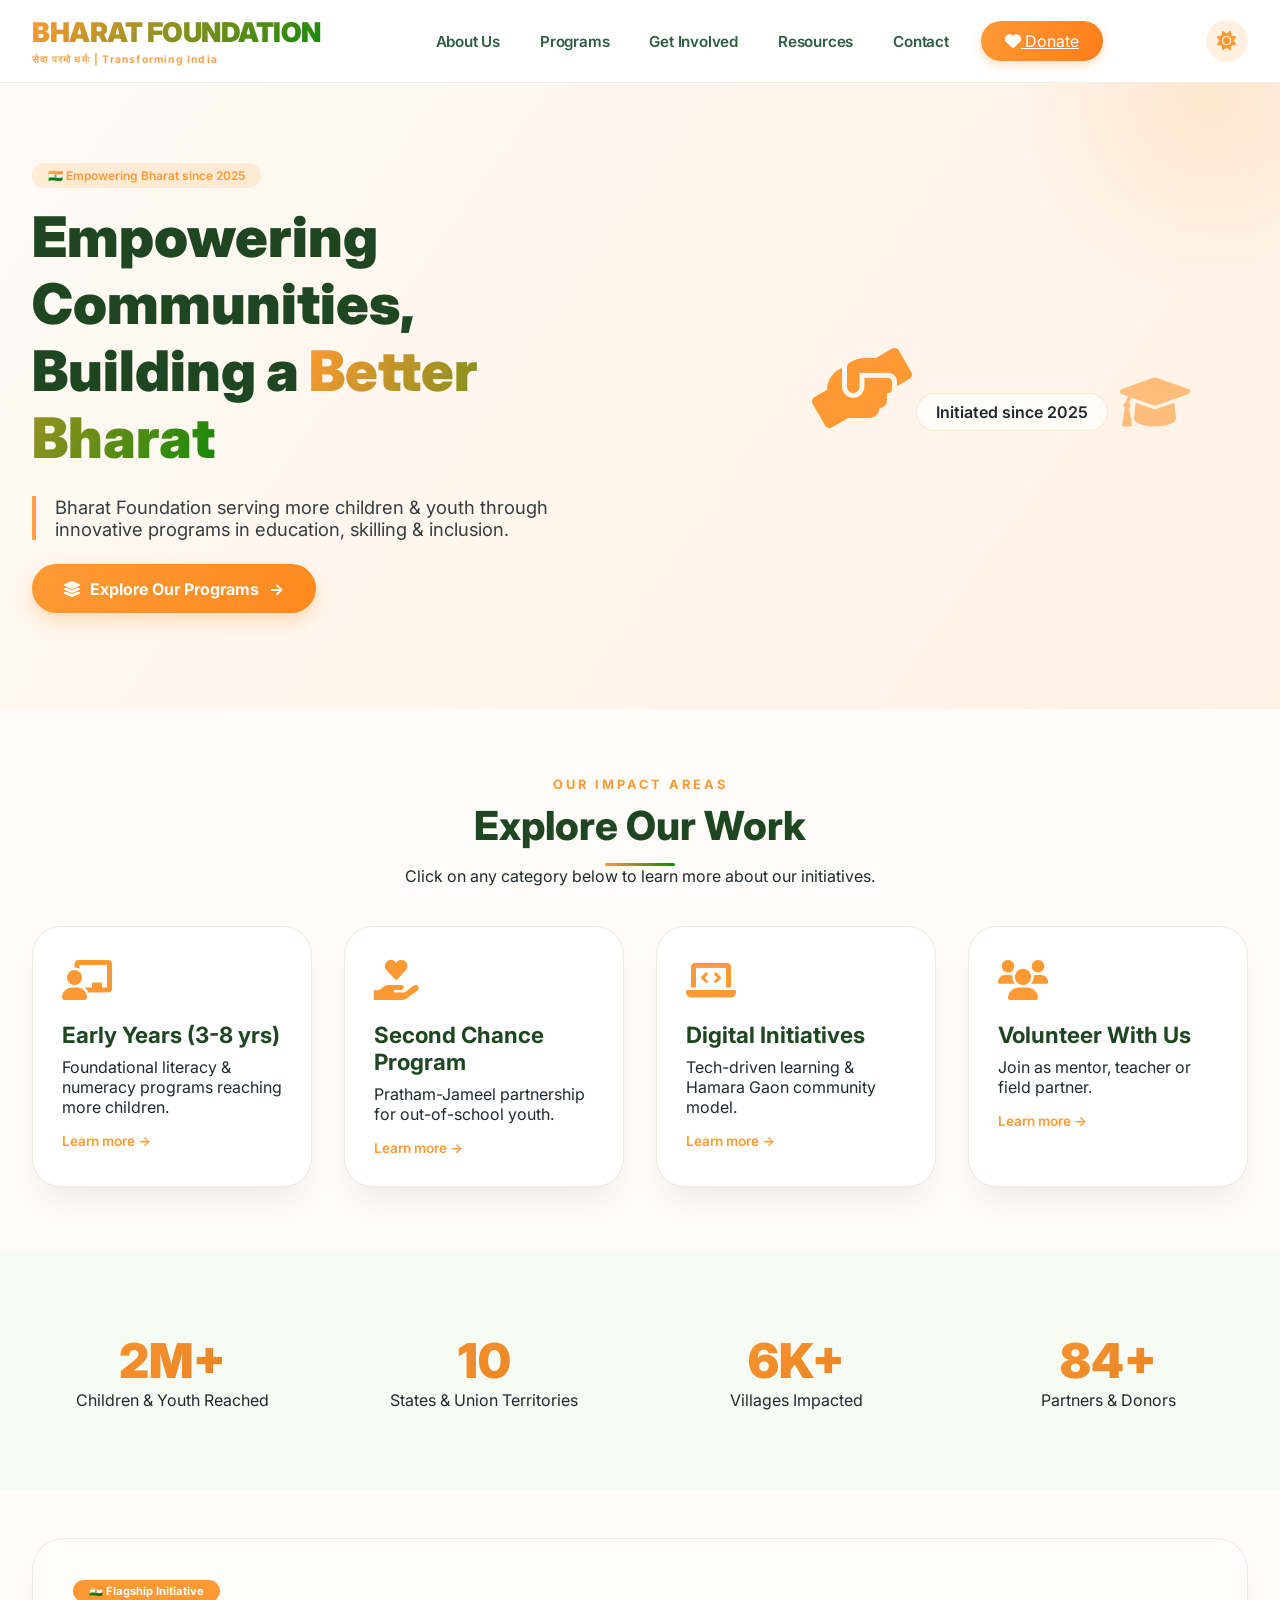
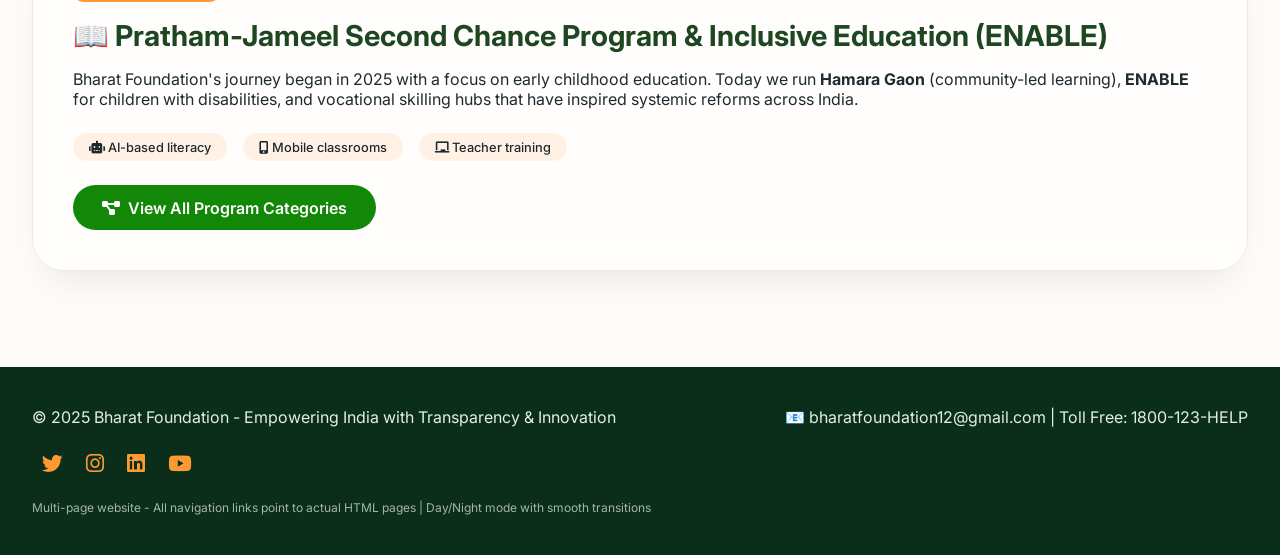
==== commit 549de263: "Update index.html" ====
--- a/index.html
+++ b/index.html
@@ -132,15 +132,15 @@
     <div class="hero-bg-shape"></div>
     <div class="container hero-grid">
       <div class="hero-text" data-aos="fade-up">
-        <div class="hero-badge">🇮🇳 Empowering Bharat since 1995</div>
+        <div class="hero-badge">🇮🇳 Empowering Bharat since 2025</div>
         <h2>Empowering Communities,<br>Building a <span class="gradient-text">Better Bharat</span></h2>
-        <div class="tagline">Bharat Foundation — serving 7M+ children & youth through innovative programs in education, skilling & inclusion.</div>
+        <div class="tagline">Bharat Foundation serving more children & youth through innovative programs in education, skilling & inclusion.</div>
         <a href="programs.html" class="btn-primary" id="exploreProgramsBtn"><i class="fas fa-layer-group"></i> Explore Our Programs <span class="btn-arrow">→</span></a>
       </div>
       <div class="hero-image">
         <div class="floating-icon"><i class="fas fa-hands-helping"></i></div>
         <div class="floating-icon second"><i class="fas fa-graduation-cap"></i></div>
-        <div class="stat-badge">Since 1995 | 26+ states</div>
+        <div class="stat-badge">Initiated since 2025</div>
       </div>
     </div>
   </section>
@@ -157,7 +157,7 @@
         <a href="early-years.html" class="demo-cat-card">
           <div class="card-icon"><i class="fas fa-chalkboard-user"></i></div>
           <h3>Early Years (3-8 yrs)</h3>
-          <p>Foundational literacy & numeracy programs reaching 2M+ children.</p>
+          <p>Foundational literacy & numeracy programs reaching more children.</p>
           <span class="card-link-hint">Learn more →</span>
           <div class="card-shine"></div>
         </a>
@@ -204,7 +204,7 @@
       <div class="highlight-card glass-effect">
         <div class="highlight-badge">🇮🇳 Flagship Initiative</div>
         <h3>📖 Pratham-Jameel Second Chance Program & Inclusive Education (ENABLE)</h3>
-        <p>Bharat Foundation's journey began in 1995 with a focus on early childhood education. Today we run <strong>Hamara Gaon</strong> (community-led learning), <strong>ENABLE</strong> for children with disabilities, and vocational skilling hubs that have inspired systemic reforms across India.</p>
+        <p>Bharat Foundation's journey began in 2025 with a focus on early childhood education. Today we run <strong>Hamara Gaon</strong> (community-led learning), <strong>ENABLE</strong> for children with disabilities, and vocational skilling hubs that have inspired systemic reforms across India.</p>
         <div class="highlight-tags">
           <span><i class="fas fa-robot"></i> AI-based literacy</span>
           <span><i class="fas fa-mobile-alt"></i> Mobile classrooms</span>
@@ -219,8 +219,8 @@
 <footer>
   <div class="container">
     <div class="footer-grid">
-      <div><p>© 2025 Bharat Foundation — Empowering India with Transparency & Innovation</p></div>
-      <div><p>📧 connect@bharatfoundation.org | Toll Free: 1800-123-HELP</p></div>
+      <div><p>© 2025 Bharat Foundation - Empowering India with Transparency & Innovation</p></div>
+      <div><p>📧 bharatfoundation12@gmail.com | Toll Free: 1800-123-HELP</p></div>
       <div class="social-icons">
         <a href="#" aria-label="Twitter"><i class="fab fa-twitter"></i></a>
         <a href="#" aria-label="Instagram"><i class="fab fa-instagram"></i></a>
@@ -228,7 +228,7 @@
         <a href="#" aria-label="Youtube"><i class="fab fa-youtube"></i></a>
       </div>
     </div>
-    <p style="margin-top: 1.5rem; font-size:0.75rem; opacity:0.7;">Multi-page website — All navigation links point to actual HTML pages | Day/Night mode with smooth transitions</p>
+    <p style="margin-top: 1.5rem; font-size:0.75rem; opacity:0.7;">Multi-page website - All navigation links point to actual HTML pages | Day/Night mode with smooth transitions</p>
   </div>
 </footer>
 
--- a/style.css
+++ b/style.css
@@ -0,0 +1,1069 @@
+/* style.css - Bharat Foundation Premium Theme
+   Modern, animated, professional with Day/Night mode & creative micro-interactions
+*/
+
+:root {
+  /* Light Mode (Vibrant & Professional) */
+  --bg-body: #fefcf8;
+  --text-primary: #1e2a2f;
+  --header-bg: rgba(255, 255, 255, 0.96);
+  --border-light: #f0ede8;
+  --card-bg: #ffffff;
+  --card-border: #f0eade;
+  --card-shadow: 0 20px 35px -12px rgba(0, 0, 0, 0.08), 0 1px 2px rgba(0, 0, 0, 0.02);
+  --hero-gradient-start: #fffaf5;
+  --hero-gradient-end: #fff2e5;
+  --stats-bg: #f6fbf4;
+  --footer-bg: #0a2e1a;
+  --footer-text: #e2f0e2;
+  --nav-link-color: #2c5e3f;
+  --dropdown-bg: #ffffff;
+  --dropdown-border: #f3ede5;
+  --highlight-card-bg: #ffffff;
+  --mega-menu-bg: #ffffff;
+  --section-title-color: #1e4620;
+  --btn-primary-bg: #FF9933;
+  --btn-primary-hover: #e07e1f;
+  --btn-secondary-bg: #138808;
+  --btn-secondary-hover: #0e6b06;
+  --accent-glow: rgba(255, 153, 51, 0.2);
+  --glass-bg: rgba(255, 255, 255, 0.7);
+  --glass-border: rgba(255, 153, 51, 0.2);
+}
+
+body.dark-theme {
+  --bg-body: #0f1818;
+  --text-primary: #eef2f0;
+  --header-bg: rgba(18, 28, 26, 0.96);
+  --border-light: #2a3a32;
+  --card-bg: #1a2a26;
+  --card-border: #2e423a;
+  --card-shadow: 0 20px 35px -12px rgba(0, 0, 0, 0.5);
+  --hero-gradient-start: #14211e;
+  --hero-gradient-end: #1e2a24;
+  --stats-bg: #16261e;
+  --footer-bg: #071a0e;
+  --footer-text: #c8e0c8;
+  --nav-link-color: #cfdfcf;
+  --dropdown-bg: #1e2e2a;
+  --dropdown-border: #3a4e42;
+  --highlight-card-bg: #1e2e2a;
+  --mega-menu-bg: #1e2e2a;
+  --section-title-color: #ffdaa4;
+  --btn-primary-bg: #FF9933;
+  --btn-primary-hover: #ffaa55;
+  --btn-secondary-bg: #2c9c2c;
+  --btn-secondary-hover: #3cb43c;
+  --accent-glow: rgba(255, 153, 51, 0.25);
+  --glass-bg: rgba(26, 42, 38, 0.75);
+  --glass-border: rgba(255, 153, 51, 0.3);
+}
+
+* {
+  margin: 0;
+  padding: 0;
+  box-sizing: border-box;
+}
+
+body {
+  font-family: 'Inter', sans-serif;
+  background: var(--bg-body);
+  color: var(--text-primary);
+  scroll-behavior: smooth;
+  overflow-x: hidden;
+  transition: background 0.4s cubic-bezier(0.2, 0.9, 0.4, 1.1), color 0.3s ease;
+}
+
+.container {
+  max-width: 1280px;
+  margin: 0 auto;
+  padding: 0 2rem;
+  position: relative;
+  z-index: 2;
+}
+
+/* ========== HEADER & NAVIGATION ========== */
+header {
+  background: var(--header-bg);
+  backdrop-filter: blur(8px);
+  position: sticky;
+  top: 0;
+  z-index: 1000;
+  border-bottom: 1px solid var(--border-light);
+  transition: all 0.3s ease;
+}
+
+.navbar {
+  display: flex;
+  justify-content: space-between;
+  align-items: center;
+  padding: 1rem 0;
+  gap: 1.5rem;
+  flex-wrap: wrap;
+}
+
+.logo h1 {
+  font-size: 1.7rem;
+  font-weight: 900;
+  background: linear-gradient(135deg, #FF9933, #138808);
+  -webkit-background-clip: text;
+  background-clip: text;
+  color: transparent;
+  letter-spacing: -0.5px;
+  transition: transform 0.2s;
+}
+
+.logo p {
+  font-size: 0.65rem;
+  font-weight: 700;
+  color: #FF9933;
+  letter-spacing: 1.2px;
+  margin-top: 4px;
+  opacity: 0.9;
+}
+
+.nav-links {
+  display: flex;
+  gap: 0.5rem;
+  list-style: none;
+  align-items: center;
+}
+
+.nav-item {
+  position: relative;
+}
+
+.nav-item > a {
+  text-decoration: none;
+  font-weight: 600;
+  color: var(--nav-link-color);
+  transition: all 0.2s;
+  font-size: 0.95rem;
+  padding: 0.6rem 1rem;
+  display: inline-block;
+  border-radius: 40px;
+  letter-spacing: -0.2px;
+}
+
+.nav-item > a:hover {
+  color: #FF9933;
+  background: rgba(255, 153, 51, 0.12);
+  transform: translateY(-1px);
+}
+
+/* Dropdown */
+.dropdown-menu {
+  position: absolute;
+  top: 48px;
+  left: 0;
+  background: var(--dropdown-bg);
+  min-width: 270px;
+  border-radius: 20px;
+  box-shadow: 0 25px 40px -12px rgba(0, 0, 0, 0.2);
+  opacity: 0;
+  visibility: hidden;
+  transition: all 0.25s cubic-bezier(0.2, 0.9, 0.4, 1.1);
+  z-index: 100;
+  border: 1px solid var(--dropdown-border);
+  backdrop-filter: blur(4px);
+  padding: 0.6rem 0;
+  transform: translateY(8px);
+}
+
+.nav-item:hover .dropdown-menu {
+  opacity: 1;
+  visibility: visible;
+  transform: translateY(0);
+}
+
+.dropdown-menu a {
+  display: block;
+  padding: 0.7rem 1.6rem;
+  text-decoration: none;
+  color: var(--nav-link-color);
+  font-weight: 500;
+  font-size: 0.9rem;
+  transition: 0.2s;
+  border-left: 3px solid transparent;
+}
+
+.dropdown-menu a:hover {
+  background: rgba(255, 153, 51, 0.08);
+  color: #FF9933;
+  border-left-color: #FF9933;
+  padding-left: 1.9rem;
+}
+
+/* Mega Menu */
+.mega-menu {
+  position: absolute;
+  top: 48px;
+  left: -80px;
+  width: 680px;
+  max-width: 90vw;
+  background: var(--mega-menu-bg);
+  border-radius: 28px;
+  box-shadow: 0 30px 50px -12px rgba(0, 0, 0, 0.25);
+  opacity: 0;
+  visibility: hidden;
+  transition: 0.25s cubic-bezier(0.2, 0.9, 0.4, 1.1);
+  padding: 1.8rem;
+  display: grid;
+  grid-template-columns: repeat(2, 1fr);
+  gap: 1.8rem;
+  border: 1px solid var(--dropdown-border);
+  backdrop-filter: blur(8px);
+  transform: translateY(8px);
+}
+
+.nav-item.mega:hover .mega-menu {
+  opacity: 1;
+  visibility: visible;
+  transform: translateY(0);
+}
+
+.mega-col h4 {
+  font-size: 0.85rem;
+  text-transform: uppercase;
+  letter-spacing: 1.5px;
+  color: #FF9933;
+  margin-bottom: 1rem;
+  border-left: 3px solid #FF9933;
+  padding-left: 0.8rem;
+}
+
+.mega-col a {
+  display: block;
+  padding: 0.5rem 0;
+  font-size: 0.9rem;
+  color: var(--nav-link-color);
+  text-decoration: none;
+  font-weight: 500;
+  transition: 0.2s;
+}
+
+.mega-col a:hover {
+  color: #FF9933;
+  transform: translateX(6px);
+}
+
+.donate-btn-nav {
+  background: linear-gradient(105deg, #FF9933, #ff7e1a);
+  color: white !important;
+  padding: 0.6rem 1.5rem !important;
+  border-radius: 40px;
+  margin-left: 0.5rem;
+  box-shadow: 0 4px 10px rgba(255, 153, 51, 0.3);
+}
+
+.donate-btn-nav:hover {
+  transform: translateY(-2px);
+  box-shadow: 0 8px 20px rgba(255, 153, 51, 0.4);
+  background: linear-gradient(105deg, #ffaa44, #ff8c2e);
+}
+
+/* Theme Toggle */
+.theme-toggle-wrapper {
+  margin-left: 0.25rem;
+}
+.theme-switch {
+  background: var(--card-border);
+  border: none;
+  font-size: 1.2rem;
+  cursor: pointer;
+  width: 42px;
+  height: 42px;
+  border-radius: 50%;
+  display: flex;
+  align-items: center;
+  justify-content: center;
+  transition: all 0.3s;
+  color: #FF9933;
+  background: rgba(255, 153, 51, 0.15);
+}
+.theme-switch:hover {
+  transform: scale(1.05);
+  background: rgba(255, 153, 51, 0.3);
+}
+.theme-switch .fa-sun { display: inline-block; }
+.theme-switch .fa-moon { display: none; }
+body.dark-theme .theme-switch .fa-sun { display: none; }
+body.dark-theme .theme-switch .fa-moon { display: inline-block; }
+
+/* ========== HERO SECTION ========== */
+.hero {
+  background: linear-gradient(125deg, var(--hero-gradient-start) 0%, var(--hero-gradient-end) 100%);
+  padding: 5rem 0 6rem;
+  position: relative;
+  overflow: hidden;
+}
+
+.hero-bg-shape {
+  position: absolute;
+  top: -30%;
+  right: -10%;
+  width: 400px;
+  height: 400px;
+  background: radial-gradient(circle, rgba(255,153,51,0.15) 0%, rgba(255,153,51,0) 70%);
+  border-radius: 50%;
+  pointer-events: none;
+}
+
+.hero-grid {
+  display: flex;
+  align-items: center;
+  gap: 4rem;
+  flex-wrap: wrap;
+  position: relative;
+}
+
+.hero-text {
+  flex: 1;
+  animation: fadeSlideUp 0.7s ease-out;
+}
+
+.hero-badge {
+  display: inline-block;
+  background: rgba(255, 153, 51, 0.15);
+  padding: 0.3rem 1rem;
+  border-radius: 40px;
+  font-size: 0.75rem;
+  font-weight: 600;
+  color: #FF9933;
+  margin-bottom: 1rem;
+  backdrop-filter: blur(2px);
+}
+
+.hero-text h2 {
+  font-size: clamp(2rem, 6vw, 3.5rem);
+  font-weight: 900;
+  line-height: 1.2;
+  color: #1e4620;
+}
+
+body.dark-theme .hero-text h2 {
+  color: #ffdeae;
+}
+
+.gradient-text {
+  background: linear-gradient(120deg, #FF9933, #138808);
+  -webkit-background-clip: text;
+  background-clip: text;
+  color: transparent;
+}
+
+.tagline {
+  font-size: clamp(1rem, 3vw, 1.15rem);
+  margin: 1.5rem 0;
+  border-left: 4px solid #FF9933;
+  padding-left: 1.2rem;
+  color: var(--text-primary);
+  opacity: 0.9;
+}
+
+.btn-primary {
+  background: linear-gradient(105deg, var(--btn-primary-bg), #ff8a1f);
+  border: none;
+  padding: 0.9rem 2rem;
+  border-radius: 60px;
+  font-weight: 700;
+  color: white;
+  cursor: pointer;
+  display: inline-flex;
+  align-items: center;
+  gap: 10px;
+  text-decoration: none;
+  font-size: 1rem;
+  transition: all 0.3s;
+  box-shadow: 0 8px 18px rgba(255, 153, 51, 0.3);
+}
+
+.btn-primary:hover {
+  transform: translateY(-3px);
+  box-shadow: 0 15px 25px -8px rgba(255, 153, 51, 0.5);
+  background: linear-gradient(105deg, #ffaa44, #ff8c2e);
+}
+
+.btn-arrow {
+  transition: transform 0.2s;
+}
+
+.btn-primary:hover .btn-arrow {
+  transform: translateX(5px);
+}
+
+.hero-image {
+  flex: 1;
+  text-align: center;
+  position: relative;
+}
+
+.floating-icon {
+  font-size: 5rem;
+  color: #FF9933;
+  animation: float 3s infinite ease-in-out;
+  display: inline-block;
+}
+
+.floating-icon.second {
+  font-size: 3.5rem;
+  position: absolute;
+  bottom: 0;
+  right: 10%;
+  animation-delay: 0.8s;
+  opacity: 0.6;
+}
+
+.stat-badge {
+  margin-top: 1.8rem;
+  background: var(--glass-bg);
+  backdrop-filter: blur(8px);
+  padding: 0.5rem 1.2rem;
+  border-radius: 60px;
+  display: inline-block;
+  font-weight: 600;
+  border: 1px solid var(--glass-border);
+}
+
+@keyframes float {
+  0%, 100% { transform: translateY(0); }
+  50% { transform: translateY(-12px); }
+}
+
+@keyframes fadeSlideUp {
+  from { opacity: 0; transform: translateY(30px); }
+  to { opacity: 1; transform: translateY(0); }
+}
+
+/* ========== CATEGORIES SECTION ========== */
+.categories-section {
+  padding: 4rem 0;
+}
+
+.section-header {
+  text-align: center;
+  margin-bottom: 2.5rem;
+}
+
+.section-subtitle {
+  font-size: 0.8rem;
+  text-transform: uppercase;
+  letter-spacing: 3px;
+  color: #FF9933;
+  font-weight: 700;
+}
+
+.section-title {
+  font-size: clamp(1.8rem, 5vw, 2.5rem);
+  font-weight: 800;
+  color: var(--section-title-color);
+  margin-top: 0.5rem;
+}
+
+.section-title:after {
+  content: '';
+  display: block;
+  width: 70px;
+  height: 3px;
+  background: linear-gradient(90deg, #FF9933, #138808);
+  margin: 0.8rem auto 0;
+  border-radius: 3px;
+}
+
+.category-grid-demo {
+  display: grid;
+  grid-template-columns: repeat(auto-fit, minmax(280px, 1fr));
+  gap: 2rem;
+  margin-top: 1rem;
+}
+
+.demo-cat-card {
+  background: var(--card-bg);
+  padding: 1.8rem;
+  border-radius: 1.8rem;
+  box-shadow: var(--card-shadow);
+  border: 1px solid var(--card-border);
+  transition: all 0.35s cubic-bezier(0.2, 0.9, 0.4, 1.1);
+  cursor: pointer;
+  text-decoration: none;
+  display: block;
+  color: inherit;
+  position: relative;
+  overflow: hidden;
+  backdrop-filter: blur(2px);
+}
+
+.demo-cat-card:hover {
+  transform: translateY(-8px) scale(1.01);
+  border-color: #FF9933;
+  box-shadow: 0 30px 40px -15px rgba(0, 0, 0, 0.15);
+}
+
+.card-icon {
+  font-size: 2.5rem;
+  color: #FF9933;
+  margin-bottom: 1rem;
+}
+
+.demo-cat-card h3 {
+  font-size: 1.4rem;
+  font-weight: 700;
+  margin: 0.6rem 0;
+  color: #1e4620;
+}
+
+body.dark-theme .demo-cat-card h3 {
+  color: #ffdaa4;
+}
+
+.card-link-hint {
+  color: #FF9933;
+  font-size: 0.85rem;
+  font-weight: 600;
+  margin-top: 1rem;
+  display: inline-flex;
+  align-items: center;
+  gap: 5px;
+  transition: gap 0.2s;
+}
+
+.demo-cat-card:hover .card-link-hint {
+  gap: 10px;
+}
+
+.card-shine {
+  position: absolute;
+  top: 0;
+  left: -100%;
+  width: 50%;
+  height: 100%;
+  background: linear-gradient(90deg, transparent, rgba(255,255,255,0.15), transparent);
+  transition: left 0.5s;
+  pointer-events: none;
+}
+
+.demo-cat-card:hover .card-shine {
+  left: 100%;
+}
+
+/* Stats Section */
+.stats-section {
+  background: var(--stats-bg);
+  padding: 4rem 0;
+  transition: background 0.3s;
+}
+
+.stats-flex {
+  display: flex;
+  flex-wrap: wrap;
+  gap: 2rem;
+  justify-content: space-between;
+  text-align: center;
+}
+
+.stat-item {
+  flex: 1;
+  min-width: 140px;
+  padding: 1rem;
+  border-radius: 2rem;
+  transition: transform 0.2s;
+}
+
+.stat-item:hover {
+  transform: scale(1.02);
+}
+
+.stat-number {
+  font-size: clamp(2rem, 5vw, 3rem);
+  font-weight: 900;
+  background: linear-gradient(135deg, #FF9933, #e07e1f);
+  -webkit-background-clip: text;
+  background-clip: text;
+  color: transparent;
+}
+
+/* Highlight glass card */
+.highlight-section {
+  padding: 3rem 0 4rem;
+}
+
+.highlight-card {
+  background: var(--highlight-card-bg);
+  border-radius: 2rem;
+  padding: 2.5rem;
+  box-shadow: var(--card-shadow);
+  border: 1px solid var(--card-border);
+  transition: all 0.3s;
+  position: relative;
+  overflow: hidden;
+}
+
+.glass-effect {
+  backdrop-filter: blur(12px);
+  background: var(--glass-bg);
+}
+
+.highlight-badge {
+  display: inline-block;
+  background: #FF9933;
+  color: white;
+  padding: 0.25rem 1rem;
+  border-radius: 40px;
+  font-size: 0.7rem;
+  font-weight: 700;
+  margin-bottom: 1rem;
+}
+
+.highlight-card h3 {
+  font-size: clamp(1.3rem, 4vw, 1.8rem);
+  color: #1e4620;
+  margin-bottom: 1rem;
+}
+
+body.dark-theme .highlight-card h3 {
+  color: #ffdeae;
+}
+
+.highlight-tags {
+  display: flex;
+  flex-wrap: wrap;
+  gap: 1rem;
+  margin: 1.5rem 0;
+}
+
+.highlight-tags span {
+  background: rgba(255, 153, 51, 0.12);
+  padding: 0.4rem 1rem;
+  border-radius: 40px;
+  font-size: 0.8rem;
+  font-weight: 500;
+}
+
+.btn-secondary {
+  background: var(--btn-secondary-bg);
+  padding: 0.8rem 1.8rem;
+  border-radius: 40px;
+  color: white;
+  text-decoration: none;
+  display: inline-flex;
+  align-items: center;
+  gap: 8px;
+  font-weight: 600;
+  transition: all 0.2s;
+}
+
+.btn-secondary:hover {
+  background: var(--btn-secondary-hover);
+  transform: translateY(-2px);
+}
+
+/* Footer */
+footer {
+  background: var(--footer-bg);
+  color: var(--footer-text);
+  padding: 2.5rem 0;
+  margin-top: 2rem;
+}
+
+.footer-grid {
+  display: flex;
+  flex-wrap: wrap;
+  justify-content: space-between;
+  align-items: center;
+  gap: 1.5rem;
+}
+
+.social-icons a {
+  color: #FF9933;
+  margin: 0 0.6rem;
+  font-size: 1.3rem;
+  transition: transform 0.2s;
+  display: inline-block;
+}
+
+.social-icons a:hover {
+  transform: translateY(-3px);
+  color: #ffbb66;
+}
+
+/* Mobile Drawer */
+.mobile-drawer {
+  position: fixed;
+  top: 0;
+  left: -100%;
+  width: 85%;
+  max-width: 340px;
+  height: 100%;
+  background: var(--card-bg);
+  z-index: 2000;
+  box-shadow: 2px 0 30px rgba(0,0,0,0.2);
+  transition: left 0.35s cubic-bezier(0.2, 0.9, 0.4, 1.1);
+  padding: 2rem 1.5rem;
+  overflow-y: auto;
+}
+
+.mobile-drawer a {
+  color: var(--nav-link-color);
+  text-decoration: none;
+  display: block;
+  padding: 0.6rem 0;
+}
+
+.close-drawer {
+  font-size: 2rem;
+  cursor: pointer;
+  text-align: right;
+  margin-bottom: 1rem;
+  color: #FF9933;
+}
+
+.mobile-nav-item {
+  border-bottom: 1px solid var(--border-light);
+  padding: 0.4rem 0;
+}
+
+.mobile-sub {
+  padding-left: 1rem;
+  font-size: 0.9rem;
+}
+
+.mobile-donate-btn {
+  background: #FF9933;
+  color: white;
+  text-align: center;
+  border-radius: 60px;
+  padding: 12px;
+  margin-top: 1.8rem;
+  display: block;
+  font-weight: bold;
+}
+
+.overlay {
+  position: fixed;
+  top: 0;
+  left: 0;
+  width: 100%;
+  height: 100%;
+  background: rgba(0, 0, 0, 0.5);
+  backdrop-filter: blur(2px);
+  z-index: 1999;
+  display: none;
+}
+
+.mobile-menu-btn {
+  display: none;
+  font-size: 1.8rem;
+  cursor: pointer;
+  color: #FF9933;
+  transition: transform 0.2s;
+}
+
+.mobile-menu-btn:hover {
+  transform: scale(1.05);
+}
+
+/* ========== RESPONSIVE ========== */
+@media (max-width: 900px) {
+  .nav-links { display: none; }
+  .mobile-menu-btn { display: block; }
+  .mega-menu { width: 90vw; left: -20px; grid-template-columns: 1fr; }
+  .hero-grid { flex-direction: column; text-align: center; }
+  .tagline { border-left: none; border-top: 3px solid #FF9933; padding-top: 0.8rem; display: inline-block; }
+  .footer-grid { flex-direction: column; text-align: center; }
+}
+
+@media (max-width: 640px) {
+  .container { padding: 0 1.2rem; }
+  .category-grid-demo { grid-template-columns: 1fr; }
+  .stats-flex { flex-direction: column; gap: 1rem; }
+  .highlight-card { padding: 1.5rem; }
+}
+
+/*Story Page */
+.story-hero {
+      background: linear-gradient(125deg, var(--hero-gradient-start) 0%, var(--hero-gradient-end) 100%);
+      padding: 4rem 0 5rem;
+      position: relative;
+      overflow: hidden;
+    }
+    .timeline-section {
+      padding: 4rem 0;
+    }
+    .timeline-grid {
+      display: grid;
+      grid-template-columns: repeat(auto-fit, minmax(280px, 1fr));
+      gap: 2rem;
+      margin-top: 2rem;
+    }
+    .timeline-card {
+      background: var(--card-bg);
+      border-radius: 1.5rem;
+      padding: 1.8rem;
+      border: 1px solid var(--card-border);
+      transition: all 0.3s ease;
+      position: relative;
+      overflow: hidden;
+    }
+    .timeline-card:hover {
+      transform: translateY(-8px);
+      border-color: #FF9933;
+      box-shadow: 0 20px 30px -12px rgba(0,0,0,0.15);
+    }
+    .timeline-year {
+      font-size: 2rem;
+      font-weight: 800;
+      background: linear-gradient(135deg, #FF9933, #138808);
+      -webkit-background-clip: text;
+      background-clip: text;
+      color: transparent;
+      margin-bottom: 0.5rem;
+    }
+    .image-gallery {
+      display: grid;
+      grid-template-columns: repeat(auto-fit, minmax(250px, 1fr));
+      gap: 1.5rem;
+      margin: 2rem 0;
+    }
+    .gallery-img-card {
+      background: var(--card-bg);
+      border-radius: 1.2rem;
+      overflow: hidden;
+      border: 1px solid var(--card-border);
+      transition: all 0.3s;
+      cursor: pointer;
+    }
+    .gallery-img-card:hover {
+      transform: scale(1.02);
+      box-shadow: 0 15px 30px rgba(0,0,0,0.1);
+    }
+    .img-placeholder {
+      width: 100%;
+      height: 220px;
+      background: linear-gradient(135deg, #FF9933, #138808);
+      display: flex;
+      align-items: center;
+      justify-content: center;
+      color: white;
+      font-size: 3rem;
+      transition: all 0.3s;
+    }
+    .gallery-img-card:hover .img-placeholder {
+      filter: brightness(1.05);
+    }
+    .img-caption {
+      padding: 1rem;
+      text-align: center;
+      font-weight: 500;
+      color: var(--text-primary);
+    }
+    .stats-story {
+      background: var(--stats-bg);
+      padding: 3rem 0;
+      margin: 2rem 0;
+      border-radius: 2rem;
+    }
+    .quote-block {
+      background: var(--highlight-card-bg);
+      border-left: 5px solid #FF9933;
+      padding: 2rem;
+      border-radius: 1.5rem;
+      margin: 2rem 0;
+      font-style: italic;
+      font-size: 1.2rem;
+    }
+    .leadership-grid {
+      display: grid;
+      grid-template-columns: repeat(auto-fit, minmax(220px, 1fr));
+      gap: 2rem;
+      margin-top: 2rem;
+    }
+    .leader-card {
+      text-align: center;
+      background: var(--card-bg);
+      padding: 1.5rem;
+      border-radius: 1.5rem;
+      border: 1px solid var(--card-border);
+      transition: all 0.3s;
+    }
+    .leader-card:hover {
+      transform: translateY(-5px);
+    }
+    .leader-icon {
+      width: 100px;
+      height: 100px;
+      background: linear-gradient(135deg, #FF9933, #138808);
+      border-radius: 50%;
+      display: flex;
+      align-items: center;
+      justify-content: center;
+      margin: 0 auto 1rem;
+      font-size: 3rem;
+      color: white;
+    }
+    .value-badge {
+      display: inline-block;
+      background: rgba(255,153,51,0.15);
+      padding: 0.4rem 1.2rem;
+      border-radius: 40px;
+      font-size: 0.8rem;
+      font-weight: 600;
+      color: #FF9933;
+      margin: 0.25rem;
+    }
+    @keyframes fadeInUp {
+      from { opacity: 0; transform: translateY(30px); }
+      to { opacity: 1; transform: translateY(0); }
+    }
+    .animate-on-scroll {
+      animation: fadeInUp 0.6s ease-out forwards;
+      opacity: 0;
+    }
+    
+/*vision.html*/
+.vision-hero {
+      background: linear-gradient(125deg, var(--hero-gradient-start) 0%, var(--hero-gradient-end) 100%);
+      padding: 4rem 0 5rem;
+      position: relative;
+      overflow: hidden;
+    }
+    .mission-vision-grid {
+      display: grid;
+      grid-template-columns: repeat(auto-fit, minmax(300px, 1fr));
+      gap: 2rem;
+      margin: 3rem 0;
+    }
+    .mv-card {
+      background: var(--card-bg);
+      border-radius: 1.8rem;
+      padding: 2rem;
+      border: 1px solid var(--card-border);
+      transition: all 0.3s ease;
+      position: relative;
+      overflow: hidden;
+    }
+    .mv-card:hover {
+      transform: translateY(-8px);
+      border-color: #FF9933;
+      box-shadow: 0 25px 40px -15px rgba(0,0,0,0.15);
+    }
+    .mv-icon {
+      font-size: 3rem;
+      color: #FF9933;
+      margin-bottom: 1rem;
+    }
+    .mv-title {
+      font-size: 1.8rem;
+      font-weight: 800;
+      margin-bottom: 1rem;
+      background: linear-gradient(135deg, #FF9933, #138808);
+      -webkit-background-clip: text;
+      background-clip: text;
+      color: transparent;
+    }
+    .goal-grid {
+      display: grid;
+      grid-template-columns: repeat(auto-fit, minmax(250px, 1fr));
+      gap: 1.5rem;
+      margin: 2rem 0;
+    }
+    .goal-card {
+      background: var(--card-bg);
+      border-radius: 1.2rem;
+      padding: 1.5rem;
+      text-align: center;
+      border: 1px solid var(--card-border);
+      transition: all 0.3s;
+    }
+    .goal-card:hover {
+      transform: translateY(-5px);
+      background: rgba(255,153,51,0.05);
+    }
+    .goal-number {
+      font-size: 2rem;
+      font-weight: 900;
+      color: #FF9933;
+    }
+    .image-showcase {
+      display: grid;
+      grid-template-columns: repeat(auto-fit, minmax(280px, 1fr));
+      gap: 1.8rem;
+      margin: 2rem 0;
+    }
+    .vision-img-card {
+      background: var(--card-bg);
+      border-radius: 1.2rem;
+      overflow: hidden;
+      border: 1px solid var(--card-border);
+      transition: all 0.3s;
+    }
+    .vision-img-card:hover {
+      transform: scale(1.02);
+      box-shadow: 0 15px 30px rgba(0,0,0,0.1);
+    }
+    .img-placeholder-vision {
+      width: 100%;
+      height: 220px;
+      background: linear-gradient(135deg, #FF9933, #138808);
+      display: flex;
+      align-items: center;
+      justify-content: center;
+      color: white;
+      font-size: 3rem;
+      transition: all 0.3s;
+    }
+    .vision-img-card:hover .img-placeholder-vision {
+      filter: brightness(1.05);
+    }
+    .img-caption-vision {
+      padding: 1rem;
+      text-align: center;
+      font-weight: 500;
+      color: var(--text-primary);
+    }
+    .strategy-list {
+      list-style: none;
+      padding: 0;
+    }
+    .strategy-list li {
+      padding: 0.8rem 0;
+      border-bottom: 1px solid var(--border-light);
+      display: flex;
+      align-items: center;
+      gap: 1rem;
+    }
+    .strategy-list li i {
+      color: #FF9933;
+      width: 24px;
+    }
+    .quote-block-vision {
+      background: var(--highlight-card-bg);
+      border-left: 5px solid #FF9933;
+      padding: 2rem;
+      border-radius: 1.5rem;
+      margin: 2rem 0;
+      font-style: italic;
+      font-size: 1.1rem;
+    }
+    @keyframes fadeInUp {
+      from { opacity: 0; transform: translateY(30px); }
+      to { opacity: 1; transform: translateY(0); }
+    }
+    .animate-on-scroll {
+      animation: fadeInUp 0.6s ease-out forwards;
+      opacity: 0;
+    }
+    .values-section {
+      background: var(--stats-bg);
+      padding: 3rem;
+      border-radius: 2rem;
+      margin: 2rem 0;
+    }
+    .value-pill {
+      display: inline-block;
+      background: rgba(255,153,51,0.15);
+      padding: 0.5rem 1.2rem;
+      border-radius: 40px;
+      font-weight: 600;
+      color: #FF9933;
+      margin: 0.3rem;
+    }
